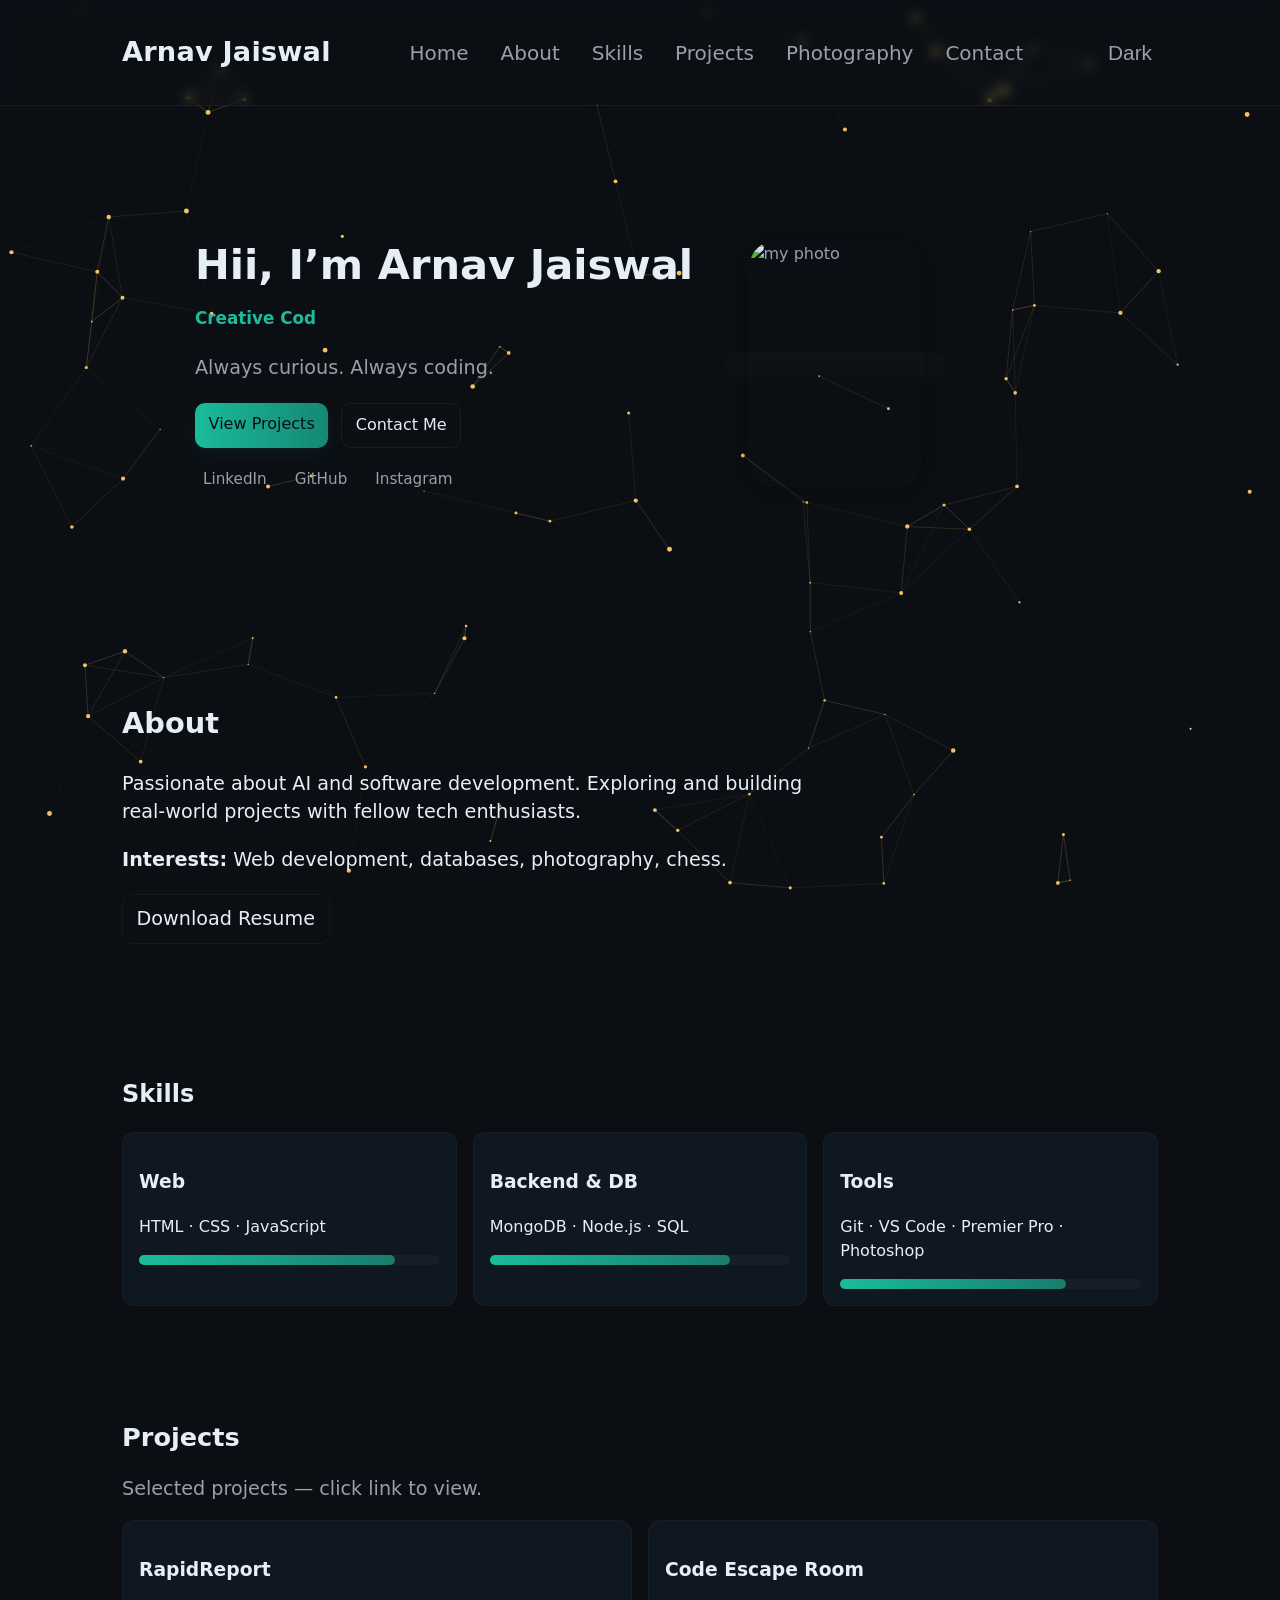
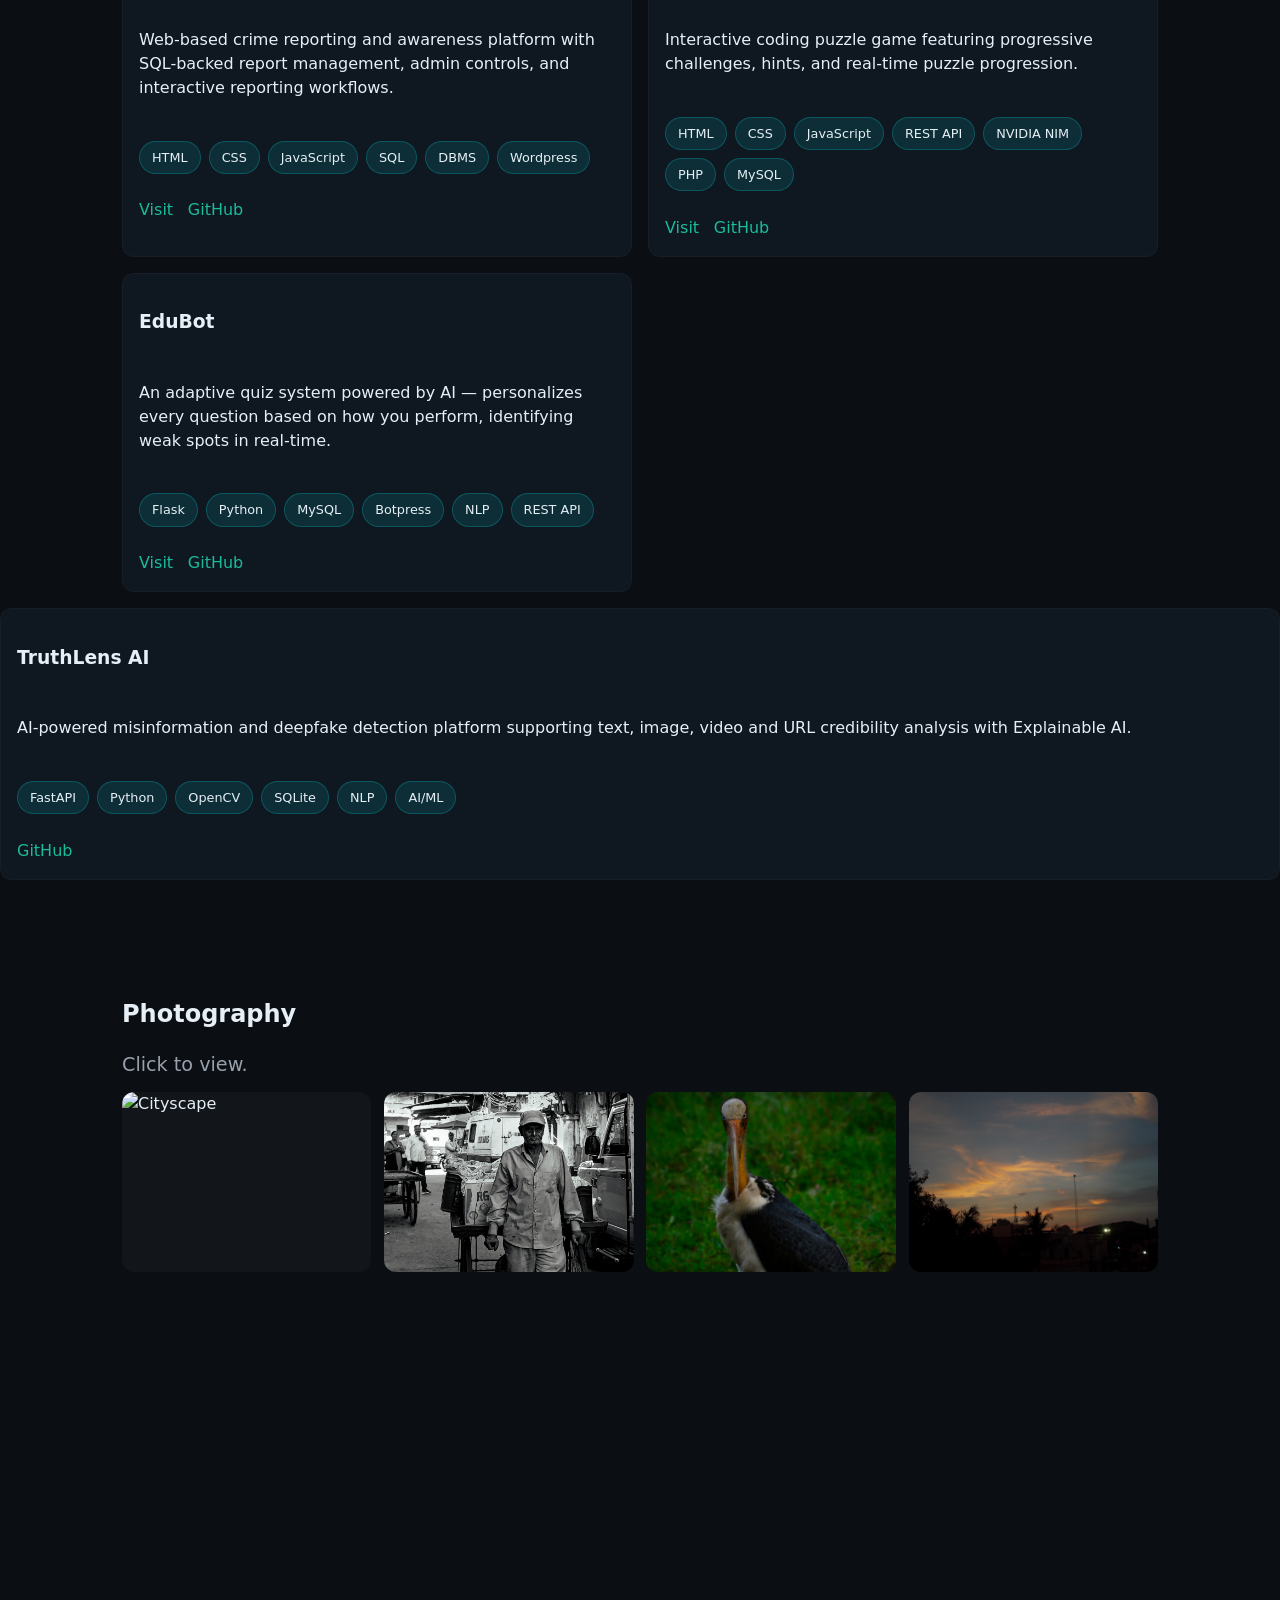
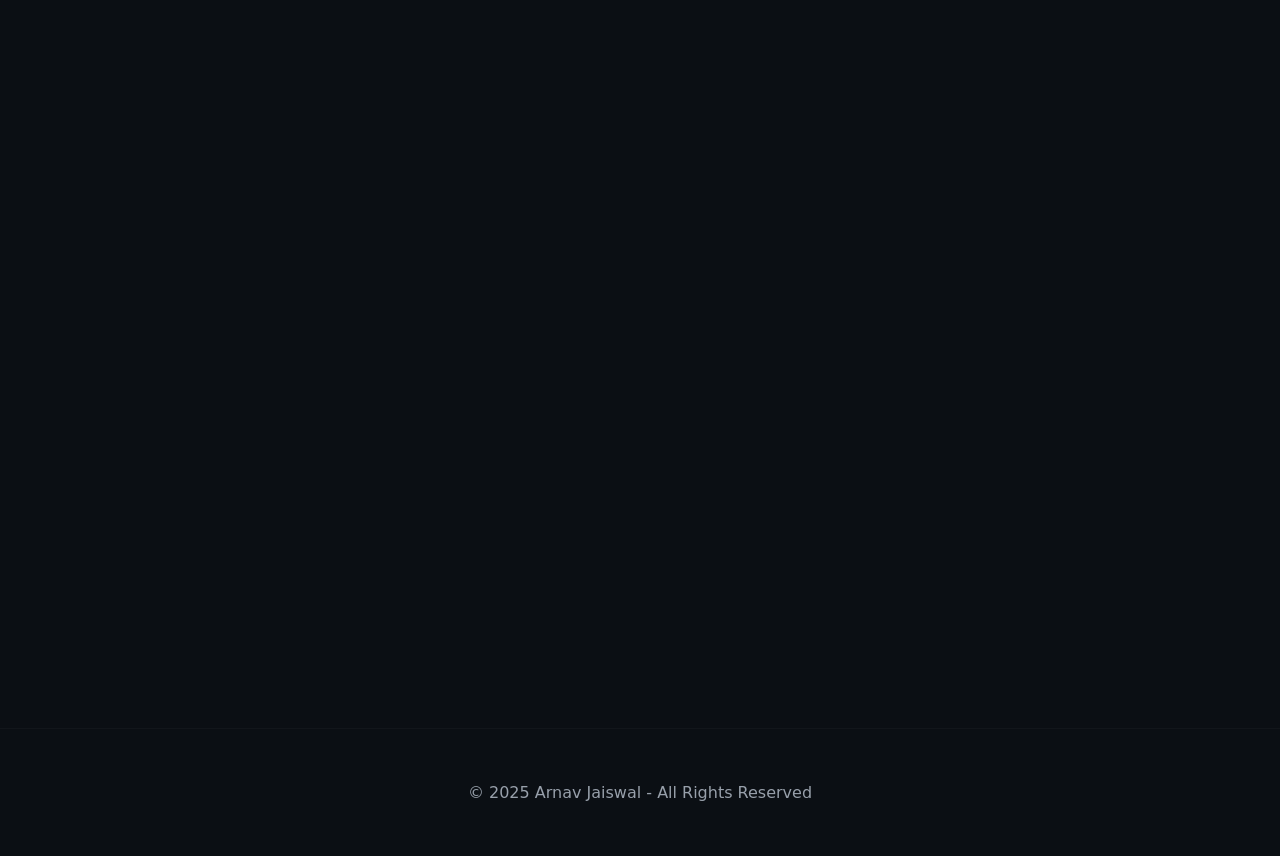
==== index.html @ 1c1ec45a "Update Projects Cards" ====
<!DOCTYPE html>
<html lang="en">
<head>
  <meta charset="utf-8" />
  <meta name="viewport" content="width=device-width,initial-scale=1" />
  <title>Arnav Jaiswal — Creative Coder | Photographer | Explorer</title>
  <meta name="description" content="Arnav Jaiswal - Creative coder, photographer, explorer. Passionate about AI and software development." />
  <link rel="stylesheet" href="style/style.css" />
  <link rel="icon" href="assets/favicon_32x32.jpg" />
</head>
<body>
  <header class="site-header">
    <div class="container header-inner">
      <a class="brand" href="#hero">Arnav Jaiswal</a>

      <nav class="nav">
        <button class="nav-toggle" id="navToggle" aria-label="Toggle navigation">☰</button>
        <ul class="nav-list" id="navList">
          <li><a href="#hero">Home</a></li>
          <li><a href="#about">About</a></li>
          <li><a href="#skills">Skills</a></li>
          <li><a href="#projects">Projects</a></li>
          <li><a href="#photo">Photography</a></li>
          <li><a href="#contact">Contact</a></li>
        </ul>
      </nav>

      <div class="header-actions">
        <button id="themeToggle" class="btn-icon" aria-label="Toggle theme">
          <span class="name" style="font-size:1.3rem;">Theme</span>
        </button>
      </div>
    </div>
  </header>

  <div>
    <button id="scrollTopBtn" class="scroll-top-btn" aria-label="Scroll to top">↑</button>
  </div>

  <canvas id="particles"></canvas>

  <main>
    <!-- HERO -->
    <section id="hero" class="hero">
      <div class="container hero-grid">
        <div class="hero-content">
          <h1>Hii, I’m <span class="name">Arnav Jaiswal</span></h1>
          <p class="subtitle">
            <span class="typed-wrapper">
              <span id="typed-line"></span>
            </span>
          </p>

          <p class="lead" style="font-size: 1.2rem">Always curious. Always coding.</p>

          <div class="hero-ctas">
            <a class="btn primary" href="#projects">View Projects</a>
            <a class="btn ghost" href="#contact">Contact Me</a>
          </div>

          <div class="social-row">
            <a class="social" href="https://www.linkedin.com/in/arnav-jaiswal-b12460363" target="_blank">LinkedIn</a>
            <a class="social" href="https://github.com/SofDev007" target="_blank">GitHub</a>
            <a class="social" href="https://www.instagram.com/jaiswal.ar9av/" target="_blank">Instagram</a>
          </div>
        </div>

        <div class="hero-media">
          <div class="portrait-placeholder">
            <img src="assets/portrait.jpg" alt="my photo">
          </div>
        </div>
      </div>
    </section>

    <!-- ABOUT -->
    <section id="about" class="section about">
      <div class="container reveal">
        <div class="about-grid">
          <div class="about-text">
            <h1>About</h1>
            <p>
              Passionate about AI and software development. Exploring and building real-world projects with fellow tech enthusiasts.
            </p>
            <p class="small">
              <strong>Interests:</strong> Web development, databases, photography, chess.
            </p>

            <a href="assets/Arnav Jaiswal Resume.pdf" class="btn resume-btn" download>Download Resume</a>
          </div>

          <div class="about-photo"></div>
        </div>
      </div>
    </section>

    <!-- SKILLS -->
    <section id="skills" class="section skills">
      <div class="container reveal">
        <h1>Skills</h1>
        <div class="skills-grid">
          <div class="skill-card">
            <h3>Web</h3>
            <p>HTML · CSS · JavaScript </p>
            <div class="skill-bar"><span style="width:85%"></span></div>
          </div>

          <div class="skill-card">
            <h3>Backend & DB</h3>
            <p>MongoDB · Node.js · SQL</p>
            <div class="skill-bar"><span style="width:80%"></span></div>
          </div>

          <div class="skill-card">
            <h3>Tools</h3>
            <p>Git · VS Code · Premier Pro · Photoshop</p>
            <div class="skill-bar"><span style="width:75%"></span></div>
          </div>
        </div>
      </div>
    </section>

    <!-- Replace your existing Projects section with this -->
<section id="projects" class="section projects">
  <div class="container reveal">
    <h2>Projects</h2>
    <p class="muted">Selected projects — click link to view.</p>

    <div class="projects-grid">
      <!-- RapidReport -->
      <article class="project-card">
        <div class="project-body">
          <h3>RapidReport</h3>
          <p>Web-based crime reporting and awareness platform with SQL-backed report management, admin controls, and interactive reporting workflows.</p>
          <div class="tech-stack">
            <span>HTML</span><span>CSS</span><span>JavaScript</span><span>SQL</span><span>DBMS</span><span>Wordpress</span>
          </div>
          <div class="project-links">
            <a class="btn-project" href="https://rapidreport-dc5l.onrender.com/ " target="_blank">Visit</a>
            <a class="btn-project secondary" href="https://github.com/SofDev007/RapidReport" target="_blank">GitHub</a>
          </div>
        </div>
      </article>

      <!-- Code Escape Room -->
      <article class="project-card featured">
        <div class="project-body">
          <h3>Code Escape Room</h3>
          <p>Interactive coding puzzle game featuring progressive challenges, hints, and real-time puzzle progression.</p>
          <div class="tech-stack">
            <span>HTML</span><span>CSS</span><span>JavaScript</span><span>REST API</span><span>NVIDIA NIM</span><span>PHP</span><span>MySQL</span>
          </div>
          <div class="project-links">
            <a class="btn-project" href="https://code-escape-room-kk9h.onrender.com/" target="_blank">Visit</a>
            <a class="btn-project secondary" href="https://github.com/SofDev007/Code-Escape-Room" target="_blank">GitHub</a>
          </div>
        </div>
      </article>

      <!-- EduBot -->
      <article class="project-card">
        <div class="project-body">
          <h3>EduBot</h3>
          <p>An adaptive quiz system powered by AI — personalizes every question based on how you perform, identifying weak spots in real-time.</p>
          <div class="tech-stack">
            <span>Flask</span><span>Python</span><span>MySQL</span><span>Botpress</span><span>NLP</span><span>REST API</span>
          </div>
          <div class="project-links">
             <a class="btn-project" href="https://edubot-y4sk.onrender.com/auth/login" target="_blank">Visit</a>
            <a class="btn-project secondary" href="https://github.com/SofDev007/EduBot" target="_blank">GitHub</a>
          </div>
        </div>
      </article>
    </div>
  </div>
      <!-- TruthLens AI -->
      <article class="project-card">
        <div class="project-body">
          <h3>TruthLens AI</h3>
          <p>AI-powered misinformation and deepfake detection platform supporting text, image, video and URL credibility analysis with Explainable AI.</p>
          <div class="tech-stack">
            <span>FastAPI</span><span>Python</span><span>OpenCV</span><span>SQLite</span><span>NLP</span><span>AI/ML</span>
          </div>
          <div class="project-links">
            <a class="btn-project secondary" href="https://github.com/SofDev007/Truth-Lens-AI" target="_blank">GitHub</a>
          </div>
        </div>
      </article>
    </div>
  </div>
</section>


    <!-- PHOTOGRAPHY -->
    <section id="photo" class="section photography">
      <div class="container reveal">
        <h1>Photography</h1>
        <p class="muted">Click to view.</p>

        <div class="photo-grid">
          <div class="photo-item"><img src="assets/PSX_20251028_153600.jpg" alt="Cityscape"></div>
          <div class="photo-item"><img src="assets/20251012_085610.jpg" alt="Worker"></div>
          <div class="photo-item"><img src="assets/_DSC0031_251016_204016.jpg" alt="Bird"></div>
          <div class="photo-item"><img src="assets/DSCN1354.JPG" alt="landscape"></div>

          <div id="lightbox" class="lightbox">
            <span class="lightbox-close">&times;</span>
            <img id="lightbox-img" src="" alt="">
          </div>
        </div>
      </div>
    </section>

    <!-- ACHIEVEMENTS -->
    <section id="achievements" class="section reveal">
      <div class="container">
        <h2>Achievements & Certifications</h2>
        <p class="muted">Milestones I’ve earned.</p>

        <div class="achievements-grid">
          <div class="achievement-card"><img src="assets/SIH.jpg"><h4>SIH 2025</h4></div>
          <div class="achievement-card"><img src="assets/TCS.png"><h4>TCS iON</h4></div>
          <div class="achievement-card"><img src="assets/Deloitte.jpg"><h4>Deloitte Forage</h4></div>
        </div>
      </div>
    </section>

    <!-- CONTACT -->
    <section id="contact" class="section contact">
      <div class="container reveal">
        <h1>Contact</h1>
        <p class="muted">Want to collaborate? Send a message.</p>

        <div class="contact-grid">
          
          <!-- FIXED CONTACT FORM (NO CORS) -->
          <form id="contactForm"
                class="contact-form"
                method="POST"
                action="https://script.google.com/macros/s/AKfycbwwoTk-aqQd_pucIKlcDN5ijDSN1_g9syhZPBmUMk_klLyD3o0wmgWnXbJsjDDDq2rORg/exec"
                novalidate>

            <div class="form-row">
              <input type="text" id="name" name="name" placeholder="Name" required />
              <input type="email" id="email" name="email" placeholder="Email" required />
            </div>

            <textarea id="message" name="message" rows="6" placeholder="Message" required></textarea>

            <div class="form-actions">
              <button type="submit" class="btn primary">Send Message</button>
              <p id="formMsg" class="form-msg"></p>
            </div>
          </form>

          <aside class="contact-info">
            <div class="card">
              <h3>Connect</h3>
              <p>LinkedIn: <a href="https://www.linkedin.com/in/arnav-jaiswal-b12460363" target="_blank">arnav-jaiswal</a></p>
              <p>Github: <a href="https://github.com/SofDev007" target="_blank">SofDev007</a></p>
              <p>Instagram: <a href="https://www.instagram.com/jaiswal.ar9av/" target="_blank">@instagram</a></p>
              <p class="muted">Email: <a href="mailto:arnavjaiswal.aj@gmail.com">arnavjaiswal.aj@gmail.com</a></p>
            </div>
          </aside>
        </div>
      </div>
    </section>
  </main>

  <div id="certModal" class="cert-modal">
    <span class="cert-close">&times;</span>
    <img id="certModalImg" src="" alt="">
  </div>

  <footer class="site-footer">
    <div class="container">
      <p>© 2025 Arnav Jaiswal - All Rights Reserved</p>
    </div>
  </footer>

  <script src="js/script.js"></script>
</body>
</html>
---- style/style.css ----
:root{
  --bg:#0b0f14;
  --panel:#0f1720;
  --muted:#98a0ab;
  --text:#e6eef6;
  --accent:#1abc9c;
  --glass: rgba(255,255,255,0.03);
  --radius:12px;
  --gap:1.25rem;
  --container:1100px;
}

/* Light theme variables (swapped) */
:root.light {
  --bg:#f6f8fa;
  --panel:#ffffff;
  --muted:#6b7280;
  --text:#0b1220;
  --accent:#0ea5a4;
  --glass: rgba(0,0,0,0.03);
}

*{box-sizing:border-box}
html,body{margin:0;padding:0;height:100%}
body{
  background:var(--bg);
  color:var(--text);
  font-family:Inter, system-ui, Arial, sans-serif;
  -webkit-font-smoothing:antialiased;
  -moz-osx-font-smoothing:grayscale;
  line-height:1.5;
  transition:background 0.35s, color 0.35s;
}

/* container */
.container{
  max-width:var(--container);
  margin:0 auto;
  padding:1rem 2rem;
}

/* header */
.site-header {
  position: sticky;
  top:0;
  z-index: 9999;
  padding: 1rem 2rem;
  background: transparent;
  backdrop-filter: blur(6px);
  border-bottom: 1px solid rgba(255, 255, 255, 0.05);
}
.site-header.scrolled {
  box-shadow: 0 4px 12px rgba(0,0,0,0.25);
}


.header-inner{
  display:flex;
  align-items:center;
  justify-content:space-between;
}
.brand{
  font-weight:700;
  letter-spacing:0.2px;
  text-decoration:none;
  color:var(--text);
  font-size:1.7rem;
}
.nav{font-size: 1.25rem;}
.nav{display:flex;align-items:center;gap:1 rem}
.nav-list{display:flex;gap:1rem;list-style:none;margin:0;padding:0}
.nav-list a{color:var(--muted);text-decoration:none;padding:0.35rem 0.5rem;border-radius:8px;transition:all .18s}
.nav-list a:hover{color:var(--accent);background:var(--glass)}
.nav-toggle{display:none;background:none;border:none;color:var(--text);font-size: 2 rem;cursor:pointer}

/* hero */
.portrait-placeholder img {
  width: 175px;
  height: 245px;
  object-fit:contain ;
  border-radius: 13%;
  border: 5px solid var(--accent-color);
  box-shadow: 0 4px 15px rgba(0, 0, 0, 0.3);
}
.hero{
  padding:7rem 0;
  min-height:50vh;
  display:flex;
  align-items:center;
}
.hero-grid{
  display:grid;
  grid-template-columns:1fr 360px;
  gap:2rem;
  align-items:center;
}
.hero-content h1{
  margin:0;
  font-size:2.6rem;
}
.hero-content .subtitle{font-weight:600;color:var(--accent);margin-top:.6rem;font-size:1.05rem}
.hero-content .lead{color:var(--muted);margin-top:.6rem}
.hero-ctas{margin-top:1.25rem;display:flex;gap:.8rem}
.btn{
  display:inline-block;padding:.6rem .85rem;border-radius:10px;text-decoration:none;border:1px solid rgba(255,255,255,0.04);
  background:transparent;color:var(--text);cursor:pointer;
}
.btn.primary{background:linear-gradient(90deg,var(--accent),color-mix(in srgb,var(--accent) 70%, transparent));box-shadow:0 6px 20px rgba(26,188,156,0.08);border:none;color:#041014;font-size:2rem,}
.btn.ghost{border:1px solid rgba(255,255,255,0.06)}
.btn-icon{background:transparent;border:none;color:var(--muted);font-size:1.5rem;cursor:pointer}

/* social row */
.social-row{margin-top:1rem;display:flex;gap:.75rem}
.social{color:var(--muted);text-decoration:none;font-size:.95rem;padding:.25rem .5rem;border-radius:8px}
.social:hover{color:var(--accent)}

/* portrait placeholder */
.portrait-placeholder{
  background:linear-gradient(180deg, rgba(255,255,255,0.02), rgba(255,255,255,0.01));
  border-radius:16px;height:25px;width:220px;display:flex;align-items:center;justify-content:center;color:var(--muted);border:1 px solid rgba(255,255,255,0.03)
}

/* sections */
.section{padding:2.5rem 0}
.section h2{margin:0 0 1rem 0;font-size:1.6rem}
.muted{color:var(--muted);margin-bottom:.75rem;font-size: 1.2rem;}

/* about grid */
.about-grid{display:grid;grid-template-columns:1fr 320px;gap:1.25rem;align-items:center;font-size: 1.2rem;}
.about-photo img{width:100%;border-radius:12px;border:1px solid rgba(255,255,255,0.03)}

/* skills */
.skills-grid{display:grid;grid-template-columns:repeat(3,1fr);gap:1rem}
.skill-card{background:var(--panel);padding:1rem;border-radius:12px;border:1px solid rgba(255,255,255,0.03)}
.skill-bar{background:rgba(255,255,255,0.03);height:10px;border-radius:999px;margin-top:.6rem}
.skill-bar span{display:block;height:100%;background:linear-gradient(90deg,var(--accent), color-mix(in srgb,var(--accent) 60%, #0000));border-radius:999px}

/* projects */
.projects-grid{display:grid;grid-template-columns:repeat(2,1fr);gap:1rem;margin-top:1rem}
.project-card{display:flex;background:var(--panel);border-radius:12px;overflow:hidden;border:1px solid rgba(255,255,255,0.03)}
.project-thumb{width:240px;background:rgba(255,255,255,0.02);display:flex;align-items:center;justify-content:center}
.project-body{padding:1rem;display:flex;flex-direction:column;gap:.6rem}
.project-links a{color:var(--accent);text-decoration:none;margin-right:.6rem}

/* photography grid */
.photo-grid {
  display: grid;
  grid-template-columns: repeat(4, 1fr);
  gap: 0.8rem;
}

.photo-item {
  width: 100%;
  height: 180px;
  border-radius: 12px;
  overflow: hidden;
  position: relative;
  background: rgba(255,255,255,0.03); /* subtle bg so fade looks good */
  transition: background 0.35s ease;
  cursor: pointer;
}

/* IMAGE STYLE */
.photo-item img {
  width: 100%;
  height: 100%;
  object-fit: cover;
  transition: 
    transform 0.45s ease,
    filter 0.45s ease;
}
.photo-grid .photo-item:nth-child(3) img {
  object-position: center 37%;
}

/* 3D Lift-Up Hover */
.photo-item:hover {
  background: rgba(0,0,0,0.2); /* background fade */
  transform: translateY(-8px) scale(1.03);
  box-shadow:
    0 12px 25px rgba(0,0,0,0.4),
    0 0 10px rgba(255,204,102,0.25); /* GOLD tint glow */
  transition: all 0.4s ease;
}

/* Image Enhancement on Hover */
.photo-item:hover img {
  transform: scale(1.15);  /* zoom more */
  /* filter: brightness(1.2) contrast(1.15) saturate(1.1); */
}
/* ---------------- LIGHTBOX VIEWER ---------------- */

.lightbox {
  position: fixed;
  top: 0;
  left: 0;
  width: 100%;
  height: 100%;
  background: rgba(0,0,0,0.85);
  backdrop-filter: blur(6px);
  display: flex;
  align-items: center;
  justify-content: center;
  opacity: 0;
  visibility: hidden;
  transition: 0.3s ease;
  z-index: 9999;
}

.lightbox.show {
  opacity: 1;
  visibility: visible;
}

.lightbox img {
  max-width: 90%;
  max-height: 85%;
  border-radius: 10px;
  box-shadow: 0 0 25px rgba(0,0,0,0.5);
  animation: zoomIn 0.35s ease;
}

/* click × close */
.lightbox-close {
  position: absolute;
  top: 22px;
  right: 32px;
  font-size: 42px;
  color: white;
  cursor: pointer;
  user-select: none;
  transition: 0.3s;
}

.lightbox-close:hover {
  transform: scale(1.2);
  color: #ffcc66;
}

/* Zoom animation */
@keyframes zoomIn {
  from {
    transform: scale(0.7);
    opacity: 0;
  }
  to {
    transform: scale(1);
    opacity: 1;
  }
}




/* contact */
.contact-grid{display:grid;grid-template-columns:1fr 320px;gap:1rem;font-size:1.1rem}
.contact-form input, .contact-form textarea{font-size: 1.2rem;width:100%;padding:.8rem;border-radius:8px;border:1px solid rgba(255,255,255,0.04);background:transparent;color:var(--text)}
.form-row{display:flex;gap:.6rem}
.form-actions{display:flex;align-items:center;gap:.8rem;margin-top:.6rem;font-size: 1.2rem;}
.form-msg{color:var(--muted);font-size:.95rem}

/* footer */
.site-footer{padding:1.2rem 0;border-top:1px solid rgba(255,255,255,0.03);text-align:center;color:var(--muted)}

/* reveal animation helper */
.reveal{opacity:0;transform:translateY(12px);transition:opacity .6s ease,transform .6s ease}
.reveal.visible{opacity:1;transform:none}

/* responsive */
@media (max-width:1000px){
  .hero-grid{grid-template-columns:1fr}
  .about-grid{grid-template-columns:1fr}
  .projects-grid{grid-template-columns:1fr}
  .skills-grid{grid-template-columns:1fr}
  .photo-grid{grid-template-columns:repeat(2,1fr)}
}
@media (max-width:720px){
  .nav-list{display:none;position:absolute;right:1rem;top:64px;background:var(--panel);padding:1rem;border-radius:10px;border:1px solid rgba(255,255,255,0.03)}
  .nav-toggle{display:block}
  .portrait-placeholder{height:220px}
  .photo-grid{grid-template-columns:repeat(1,1fr)}
}

/* Scroll to Top Button */
.scroll-top-btn {
  position: fixed !important;
  bottom: 25px;
  right: 25px;
  width: 55px;
  height: 55px;
  border-radius: 50%;
  background: #1abc9c;
  color: white;
  font-size: 1.6rem;
  border: none;
  cursor: pointer;

  display: flex;
  align-items: center;
  justify-content: center;

  box-shadow: 0 0 15px rgba(255,0,0,0.7), 0 0 30px rgba(255,0,0,0.5);
  transition: opacity 0.3s ease, transform 0.3s ease;

  opacity: 0;
  visibility: hidden;
  z-index: 9999;
}

/* visible when scrolling */
.scroll-top-btn.show {
  opacity: 1;
  visibility: visible;
}

/* Hover: slight lift + glow increase */
.scroll-top-btn:hover {
  transform: translateY(-8px);
  box-shadow: 0 0 20px rgba(255,0,0,1), 0 0 45px rgba(255,0,0,0.8);
}

/* 🚀 Rocket launch animation */
.scroll-top-btn.launch {
  animation: rocketLaunch 0.9s cubic-bezier(0.1, 0.7, 0.3, 1.1) forwards;
}

/* Keyframes for rocket movement */
@keyframes rocketLaunch {
  0% {
    opacity: 1;
    transform: translateY(0) scale(1);
    box-shadow: 0 0 20px rgba(255,0,0,1), 0 0 45px rgba(255,0,0,0.7);
  }

  40% {
    transform: translateY(-120px) scale(1.05);
  }

  70% {
    transform: translateY(-260px) scale(0.95);
    opacity: 0.8;
  }

  100% {
    transform: translateY(-450px) scale(0.5);
    opacity: 0;
  }
}
.typed-wrapper {
  display: inline-block;
  height: 24px;       
  line-height: 24px;
  overflow: hidden;
  white-space: nowrap;
}

/* background */
#particles {
  position: fixed;
  top: 0;
  left: 0;
  width: 100%;
  height: 100%;
  z-index: -2;
  pointer-events: none;
}



/* ---------- Ripple + Glow + Spark styles for .resume-btn ---------- */

.resume-btn {
  position: relative;
  overflow: visible; /* allow sparks outside */
  z-index: 1;
  -webkit-tap-highlight-color: transparent;
  will-change: transform;
}

/* existing glow-burst pseudo (keeps previous behavior) */
.resume-btn::after {
  content: "";
  position: absolute;
  top: 50%;
  left: 50%;
  width: 10px;
  height: 10px;
  background: radial-gradient(circle, rgba(255,204,102,0.9) 0%, rgba(255,204,102,0) 70%);
  transform: translate(-50%, -50%) scale(0);
  opacity: 0;
  border-radius: 50%;
  pointer-events: none;
}

/* Ripple pseudo (under the button) */
.resume-btn::before {
  content: "";
  position: absolute;
  top: 50%;
  left: 50%;
  width: 20px;
  height: 20px;
  border-radius: 50%;
  transform: translate(-50%, -50%) scale(0);
  background: rgba(255,204,102,0.14);
  opacity: 0;
  pointer-events: none;
  box-shadow: 0 0 30px rgba(255,204,102,0.12);
}

/* classes toggled by JS */
.resume-btn.clicked::after {
  animation: glowBurst 0.6s ease-out forwards;
}

/* ripple animation */
.resume-btn.ripple::before {
  animation: rippleGrow 0.55s cubic-bezier(.2,.9,.2,1) forwards;
}

/* small press animation to give feedback */
.resume-btn.press {
  animation: pressAnim 280ms cubic-bezier(.2,.9,.2,1);
}

/* spark element styles */
.resume-btn .spark {
  position: absolute;
  left: 50%;
  top: 50%;
  width: 8px;
  height: 8px;
  border-radius: 50%;
  background: linear-gradient(120deg, #fff7e6 0%, #ffcc66 50%, #ffb84d 100%);
  pointer-events: none;
  transform: translate(-50%, -50%) translate(0,0) scale(1);
  opacity: 1;
  filter: blur(0.6px);
  will-change: transform, opacity;
  z-index: 0;
  animation: sparkAnim 700ms cubic-bezier(.2,.9,.2,1) forwards;
}

/* keyframes */
@keyframes glowBurst {
  0% {
    opacity: 0.95;
    transform: translate(-50%, -50%) scale(0);
  }
  60% {
    opacity: 0.6;
    transform: translate(-50%, -50%) scale(10);
  }
  100% {
    opacity: 0;
    transform: translate(-50%, -50%) scale(14);
  }
}

@keyframes rippleGrow {
  0% {
    opacity: 0.6;
    transform: translate(-50%, -50%) scale(0.3);
  }
  50% {
    opacity: 0.35;
    transform: translate(-50%, -50%) scale(1.8);
  }
  100% {
    opacity: 0;
    transform: translate(-50%, -50%) scale(2.8);
  }
}

@keyframes pressAnim {
  0% { transform: scale(1); }
  40% { transform: scale(0.94); }
  100% { transform: scale(1); }
}

/* spark flight - the transform uses CSS variables set inline by JS */
@keyframes sparkAnim {
  0% {
    transform: translate(-50%, -50%) translate(0px, 0px) scale(1);
    opacity: 1;
    filter: blur(0.6px);
  }
  80% {
    opacity: 1;
  }
  100% {
    transform: translate(-50%, -50%) translate(var(--tx), var(--ty)) scale(0.4);
    opacity: 0;
    filter: blur(1.6px);
  }
}

:root.light canvas#particles {
  filter: brightness(0.6) contrast(1.4);
}
/* ---------------- Achievements Section ---------------- */

.achievements-grid {
  margin-top: 1.5rem;
  display: grid;
  grid-template-columns: repeat(3, 1fr);
  gap: 1.2rem;
}

.achievement-card {
  background: var(--panel);
  padding: 1rem;
  border-radius: 12px;
  border: 1px solid rgba(255,255,255,0.05);
  text-align: center;
  transition: transform 0.35s ease, box-shadow 0.35s ease;
  cursor: pointer;
}

.achievement-card img {
  width: 100%;
  height: 180px;
  object-fit: cover;
  border-radius: 10px;
  margin-bottom: 0.8rem;
  transition: transform 0.35s ease;
}

.achievement-card:hover img {
  transform: scale(1.07);
}

.achievement-card:hover {
  transform: translateY(-6px);
  box-shadow: 0 10px 25px rgba(0,0,0,0.25), 
              0 0 12px rgba(255,204,102,0.25);
}

/* Responsive */
@media (max-width: 900px) {
  .achievements-grid {
    grid-template-columns: repeat(1, 1fr);
  }
}
/* Horizontal scroll wrapper */
.achievements-scroll {
  display: flex;
  gap: 1rem;
  overflow-x: auto;
  padding: 1rem 0;
  scroll-behavior: smooth;
}

.achievements-scroll::-webkit-scrollbar {
  height: 10px;
}

.achievements-scroll::-webkit-scrollbar-track {
  background: rgba(255,255,255,0.05);
  border-radius: 10px;
}

.achievements-scroll::-webkit-scrollbar-thumb {
  background: var(--accent);
  border-radius: 10px;
}

/* Card styles */
.achievement-card {
  min-width: 260px;
  background: var(--panel);
  border-radius: 12px;
  padding: 0.8rem;
  border: 1px solid rgba(255,255,255,0.05);
  cursor: pointer;
  transition: transform 0.3s ease, box-shadow 0.3s ease;
  text-align: center;
}

.achievement-card img {
  width: 100%;
  height: 160px;
  object-fit: cover;
  border-radius: 10px;
  transition: transform 0.35s ease;
}

.achievement-card:hover {
  transform: translateY(-8px) scale(1.03);
  box-shadow:
    0 10px 25px rgba(0,0,0,0.25),
    0 0 12px rgba(255,204,102,0.25);
}

.achievement-card:hover img {
  transform: scale(1.07);
}
/* Certificate Modal (fullscreen preview) */
.cert-modal {
  position: fixed;
  top: 0;
  left: 0;
  width: 100%;
  height: 100%;
  background: rgba(0,0,0,0.85);
  backdrop-filter: blur(8px);
  display: flex;
  align-items: center;
  justify-content: center;
  visibility: hidden;
  opacity: 0;
  transition: 0.3s ease;
  z-index: 9999;
}

.cert-modal.show {
  visibility: visible;
  opacity: 1;
}

.cert-modal img {
  max-width: 90%;
  max-height: 85%;
  border-radius: 12px;
  box-shadow: 0 0 25px rgba(0,0,0,0.4);
  animation: certZoom 0.35s ease;
}

@keyframes certZoom {
  from { transform: scale(0.7); opacity: 0; }
  to { transform: scale(1); opacity: 1; }
}

.cert-close {
  position: absolute;
  top: 25px;
  right: 35px;
  font-size: 42px;
  color: #fff;
  cursor: pointer;
  transition: 0.3s;
}

.cert-close:hover {
  color: #ffcc66;
  transform: scale(1.2);
}

.project-card{
  transition:all .3s ease;
}

.project-card:hover{
  transform:translateY(-10px);
  box-shadow:0 15px 40px rgba(0,255,255,.15);
}

.tech-stack{
  display:flex;
  flex-wrap:wrap;
  gap:8px;
  margin:15px 0;
}

.tech-stack span{
  padding:6px 12px;
  border-radius:20px;
  background:rgba(0,255,255,.1);
  border:1px solid rgba(0,255,255,.2);
  font-size:.8rem;
}

.empty-tag{
  display:inline-block;
  width:60px; /* adjust as needed */
}
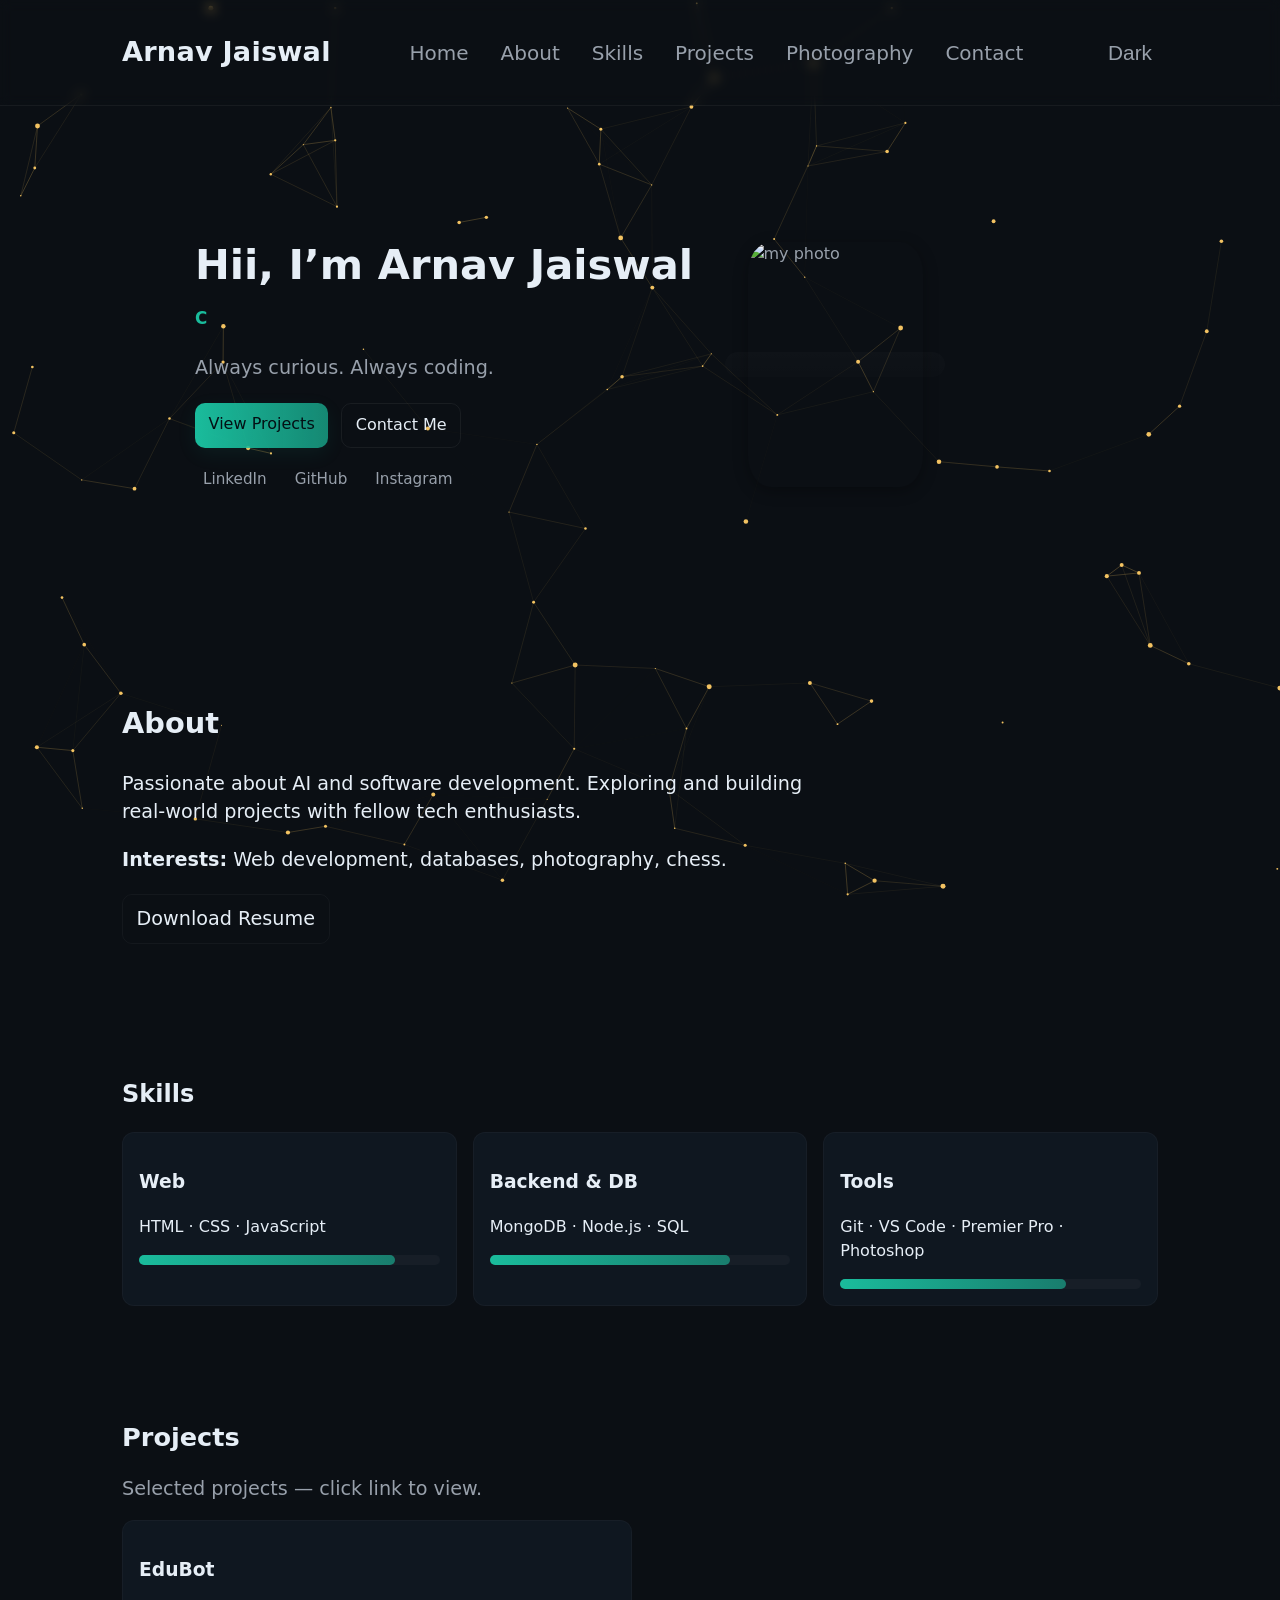
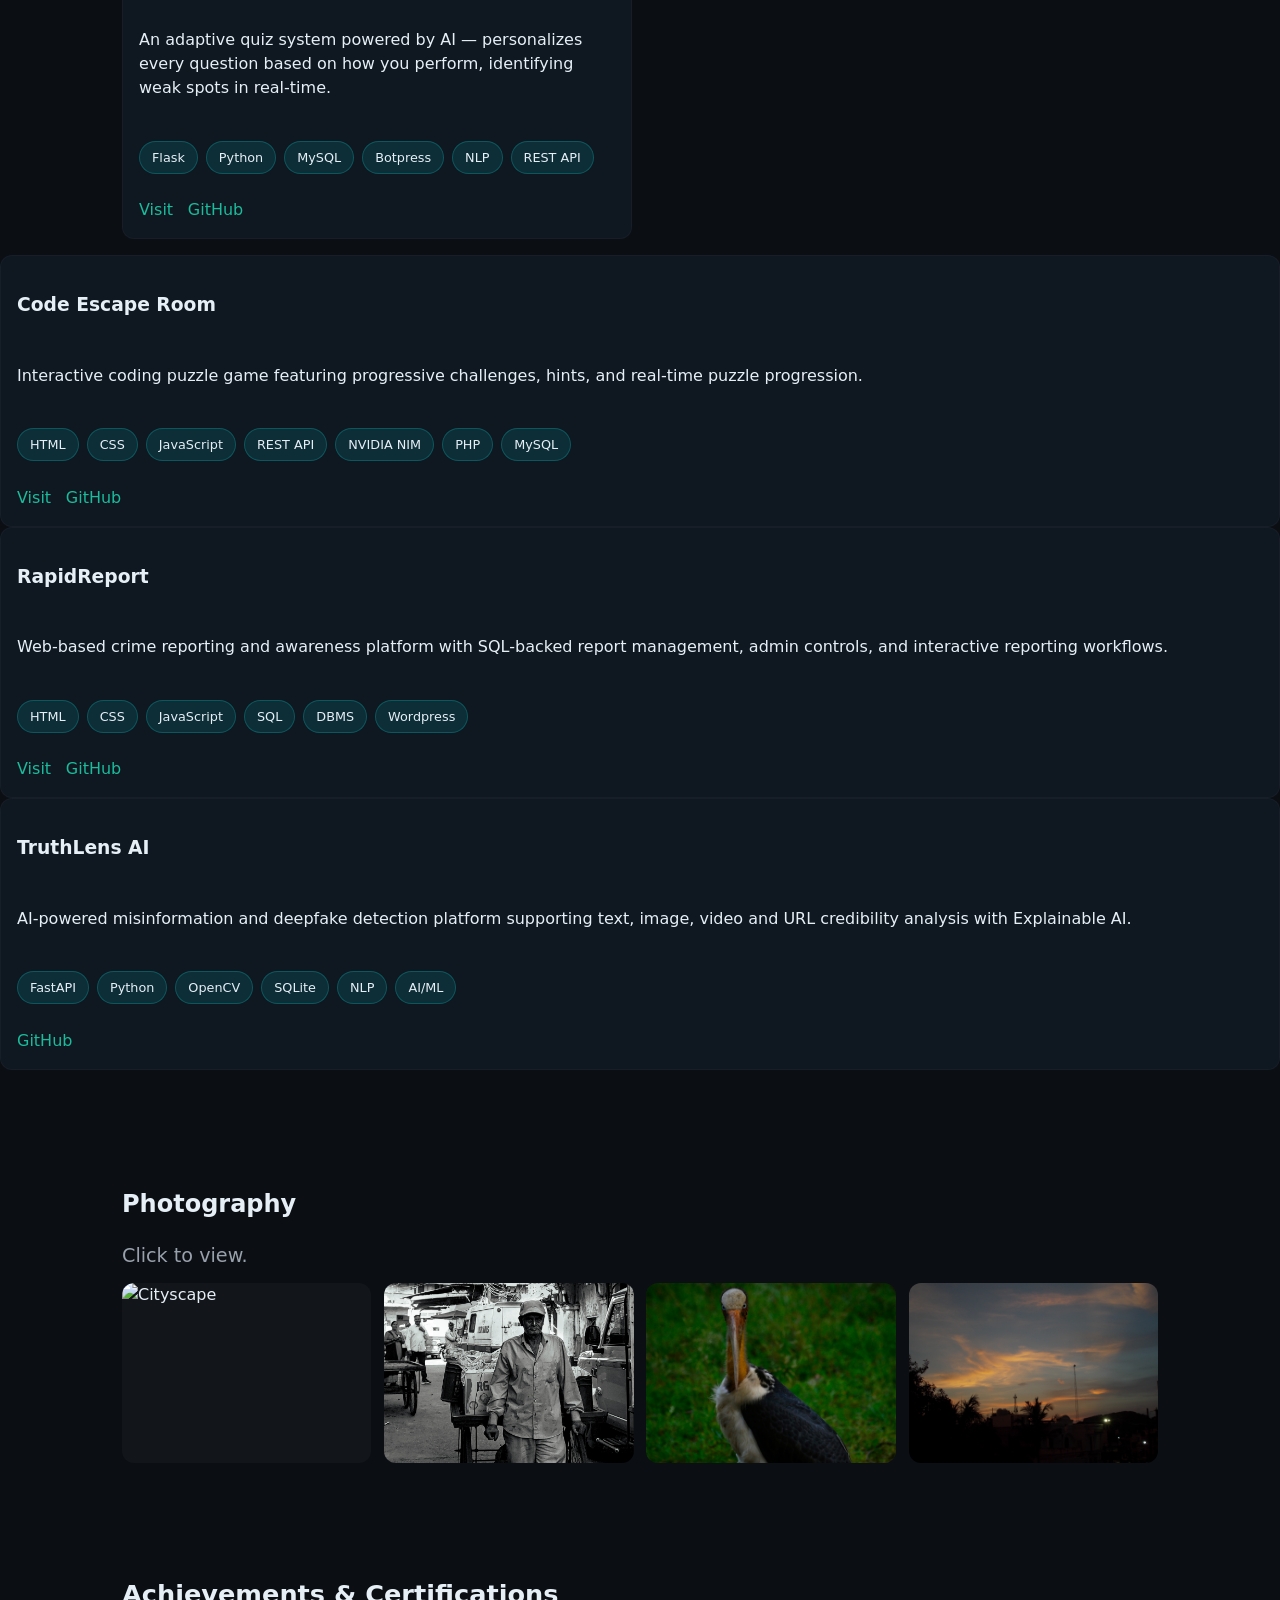
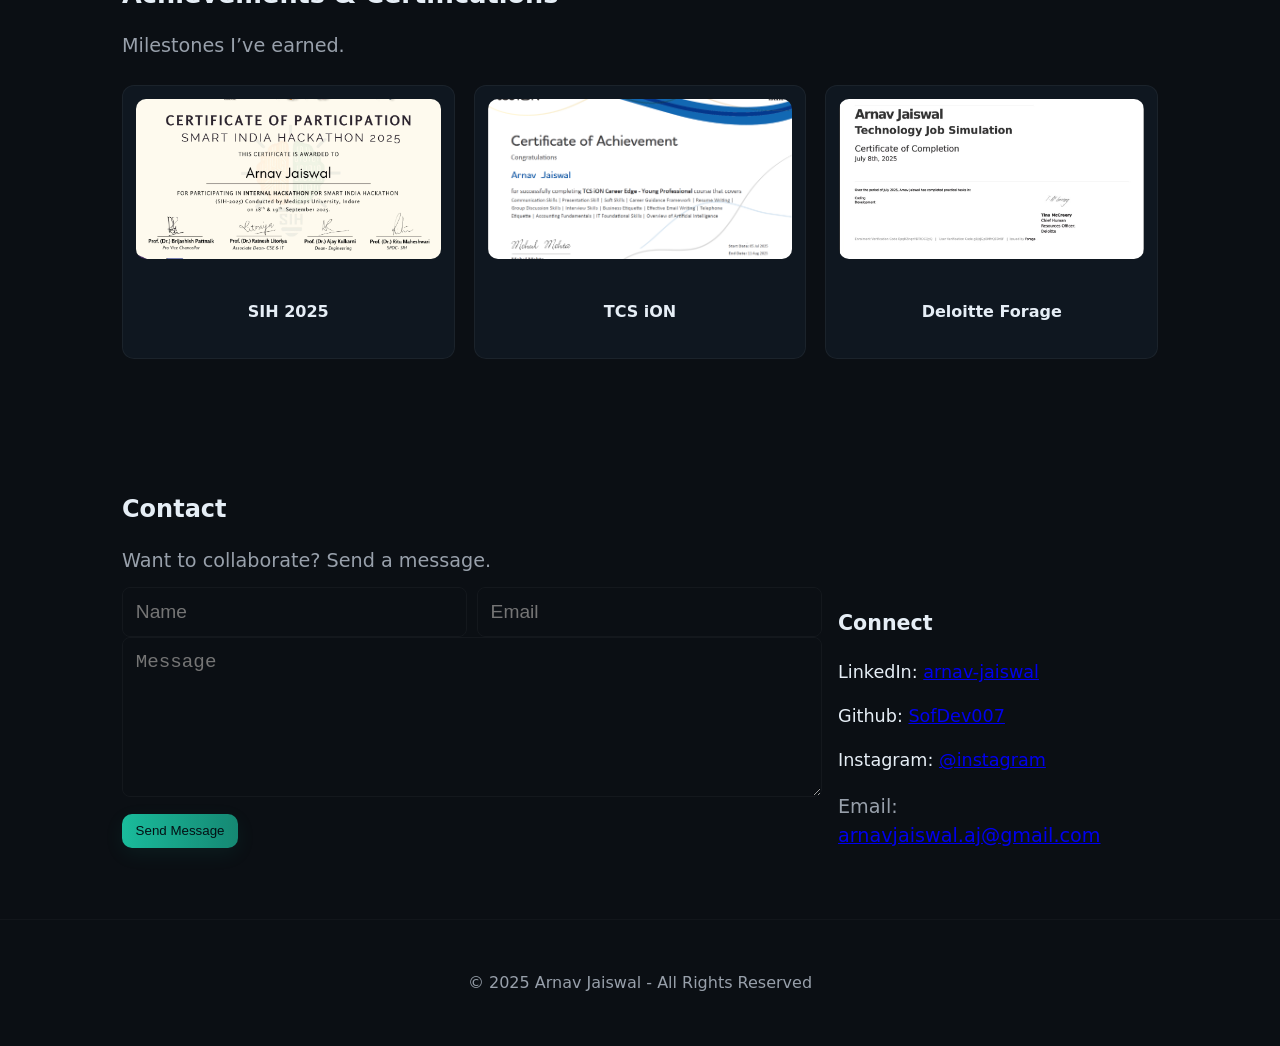
==== commit 7cd6ca30: "Rotate Projects" ====
--- a/index.html
+++ b/index.html
@@ -127,6 +127,39 @@
     <p class="muted">Selected projects — click link to view.</p>
 
     <div class="projects-grid">
+
+      <!-- EduBot -->
+      <article class="project-card">
+        <div class="project-body">
+          <h3>EduBot</h3>
+          <p>An adaptive quiz system powered by AI — personalizes every question based on how you perform, identifying weak spots in real-time.</p>
+          <div class="tech-stack">
+            <span>Flask</span><span>Python</span><span>MySQL</span><span>Botpress</span><span>NLP</span><span>REST API</span>
+          </div>
+          <div class="project-links">
+             <a class="btn-project" href="https://edubot-y4sk.onrender.com/auth/login" target="_blank">Visit</a>
+            <a class="btn-project secondary" href="https://github.com/SofDev007/EduBot" target="_blank">GitHub</a>
+          </div>
+        </div>
+      </article>
+    </div>
+  </div>
+
+      <!-- Code Escape Room -->
+      <article class="project-card featured">
+        <div class="project-body">
+          <h3>Code Escape Room</h3>
+          <p>Interactive coding puzzle game featuring progressive challenges, hints, and real-time puzzle progression.</p>
+          <div class="tech-stack">
+            <span>HTML</span><span>CSS</span><span>JavaScript</span><span>REST API</span><span>NVIDIA NIM</span><span>PHP</span><span>MySQL</span>
+          </div>
+          <div class="project-links">
+            <a class="btn-project" href="https://code-escape-room-kk9h.onrender.com/" target="_blank">Visit</a>
+            <a class="btn-project secondary" href="https://github.com/SofDev007/Code-Escape-Room" target="_blank">GitHub</a>
+          </div>
+        </div>
+      </article>
+
       <!-- RapidReport -->
       <article class="project-card">
         <div class="project-body">
@@ -142,37 +175,6 @@
         </div>
       </article>
 
-      <!-- Code Escape Room -->
-      <article class="project-card featured">
-        <div class="project-body">
-          <h3>Code Escape Room</h3>
-          <p>Interactive coding puzzle game featuring progressive challenges, hints, and real-time puzzle progression.</p>
-          <div class="tech-stack">
-            <span>HTML</span><span>CSS</span><span>JavaScript</span><span>REST API</span><span>NVIDIA NIM</span><span>PHP</span><span>MySQL</span>
-          </div>
-          <div class="project-links">
-            <a class="btn-project" href="https://code-escape-room-kk9h.onrender.com/" target="_blank">Visit</a>
-            <a class="btn-project secondary" href="https://github.com/SofDev007/Code-Escape-Room" target="_blank">GitHub</a>
-          </div>
-        </div>
-      </article>
-
-      <!-- EduBot -->
-      <article class="project-card">
-        <div class="project-body">
-          <h3>EduBot</h3>
-          <p>An adaptive quiz system powered by AI — personalizes every question based on how you perform, identifying weak spots in real-time.</p>
-          <div class="tech-stack">
-            <span>Flask</span><span>Python</span><span>MySQL</span><span>Botpress</span><span>NLP</span><span>REST API</span>
-          </div>
-          <div class="project-links">
-             <a class="btn-project" href="https://edubot-y4sk.onrender.com/auth/login" target="_blank">Visit</a>
-            <a class="btn-project secondary" href="https://github.com/SofDev007/EduBot" target="_blank">GitHub</a>
-          </div>
-        </div>
-      </article>
-    </div>
-  </div>
       <!-- TruthLens AI -->
       <article class="project-card">
         <div class="project-body">
@@ -189,7 +191,6 @@
     </div>
   </div>
 </section>
-
 
     <!-- PHOTOGRAPHY -->
     <section id="photo" class="section photography">
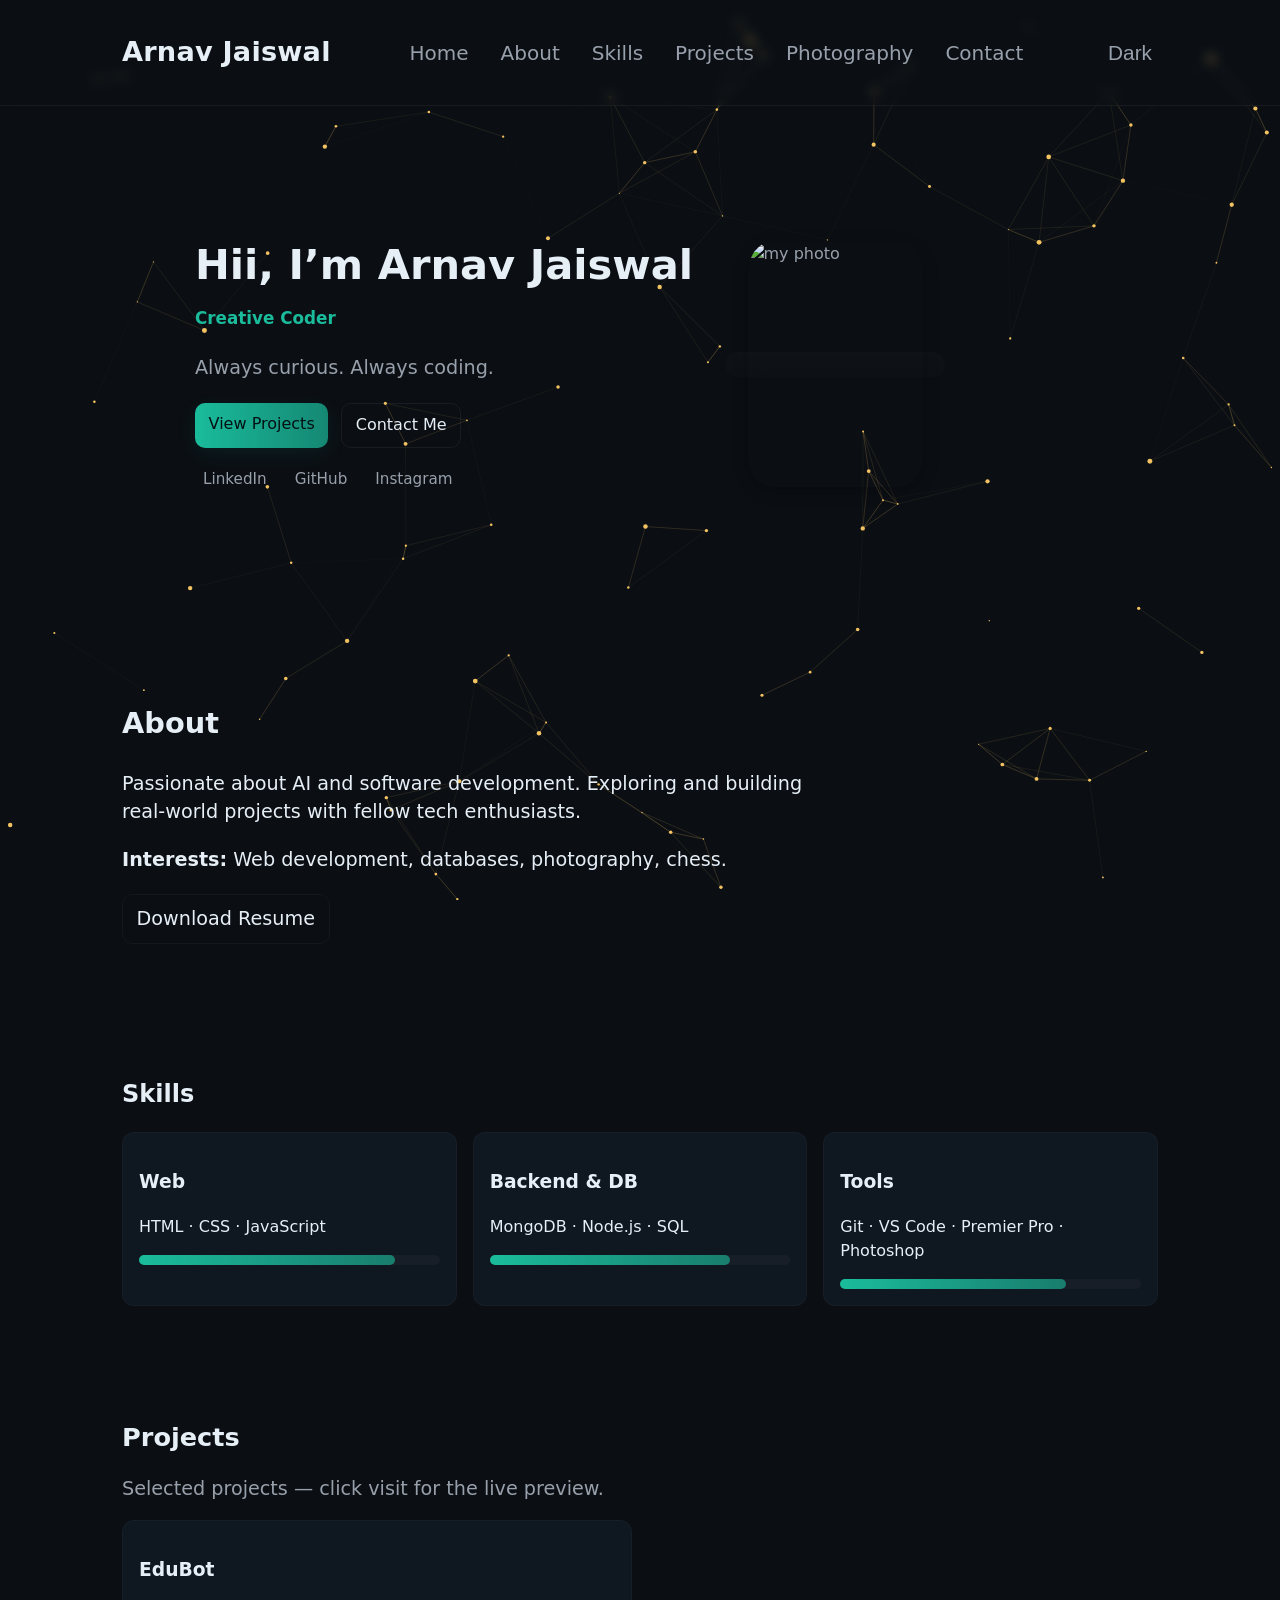
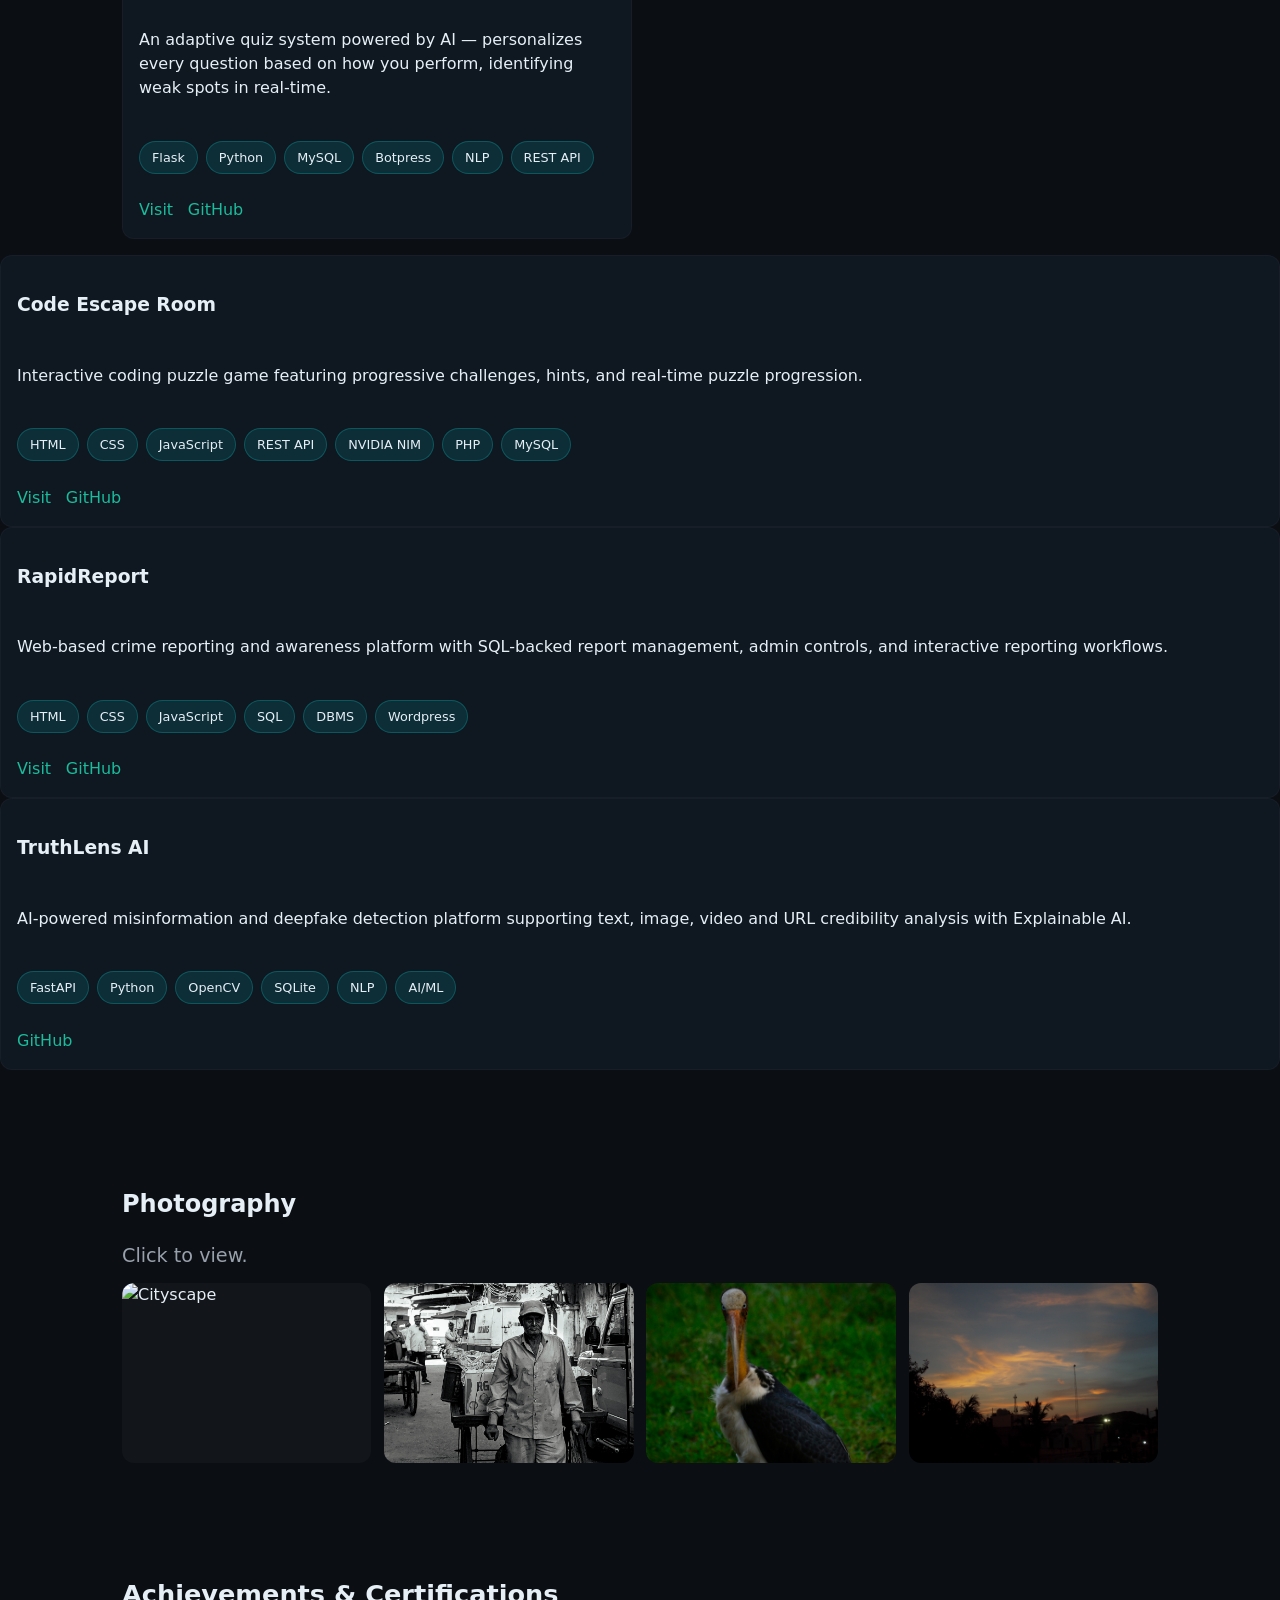
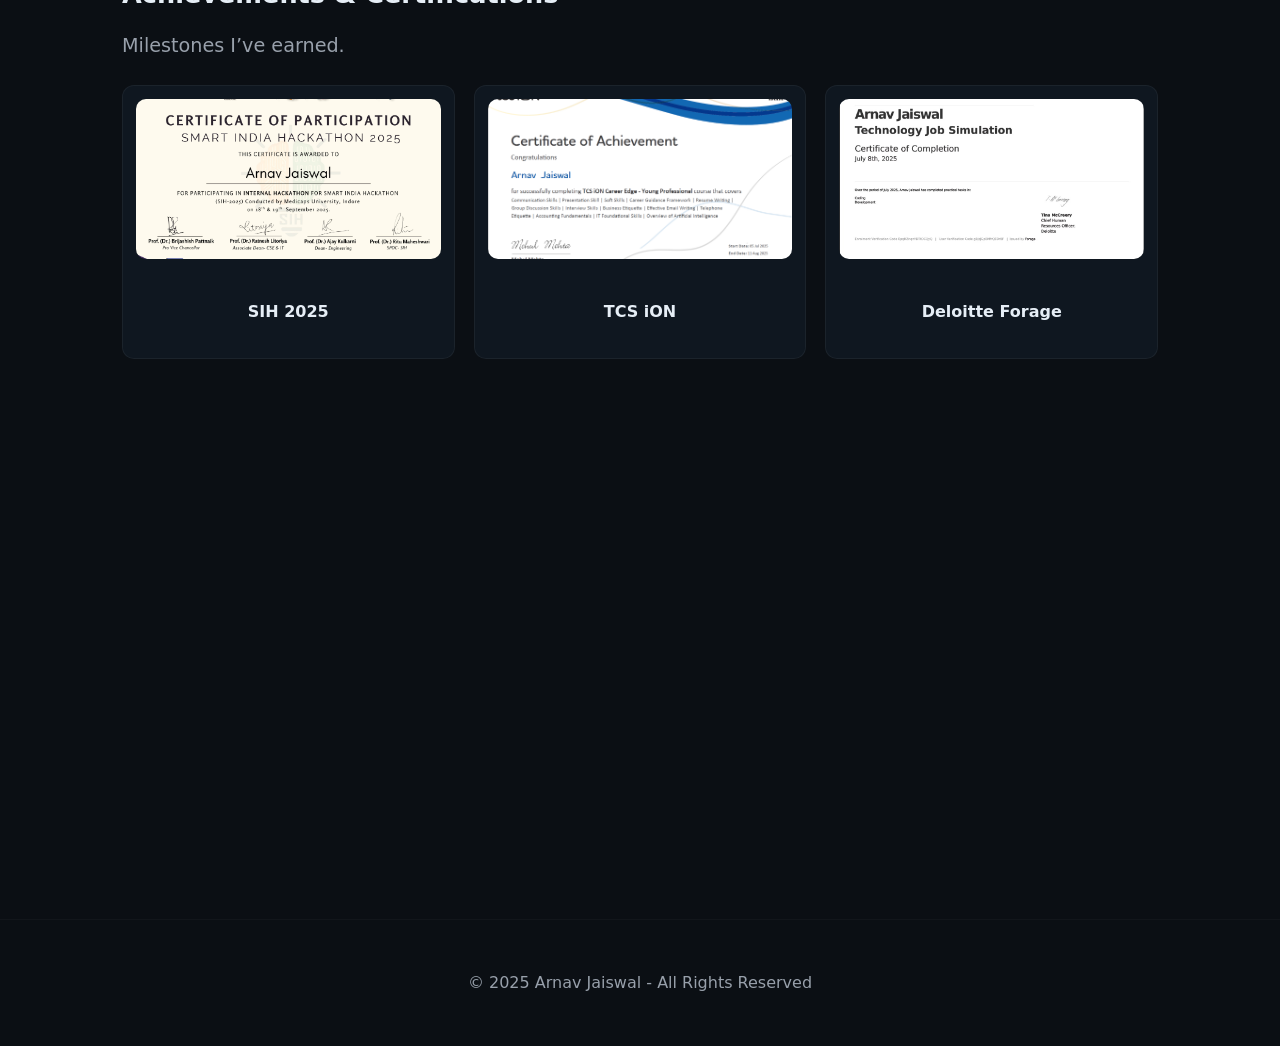
==== commit 7468f414: "update readme" ====
--- a/index.html
+++ b/index.html
@@ -86,7 +86,7 @@
               <strong>Interests:</strong> Web development, databases, photography, chess.
             </p>
 
-            <a href="assets/Arnav Jaiswal Resume.pdf" class="btn resume-btn" download>Download Resume</a>
+            <a href="assets/Arnav Jaiswal's Resume.pdf" class="btn resume-btn" download>Download Resume</a>
           </div>
 
           <div class="about-photo"></div>
@@ -124,7 +124,7 @@
 <section id="projects" class="section projects">
   <div class="container reveal">
     <h2>Projects</h2>
-    <p class="muted">Selected projects — click link to view.</p>
+    <p class="muted">Selected projects — click visit for the live preview.</p>
 
     <div class="projects-grid">
 
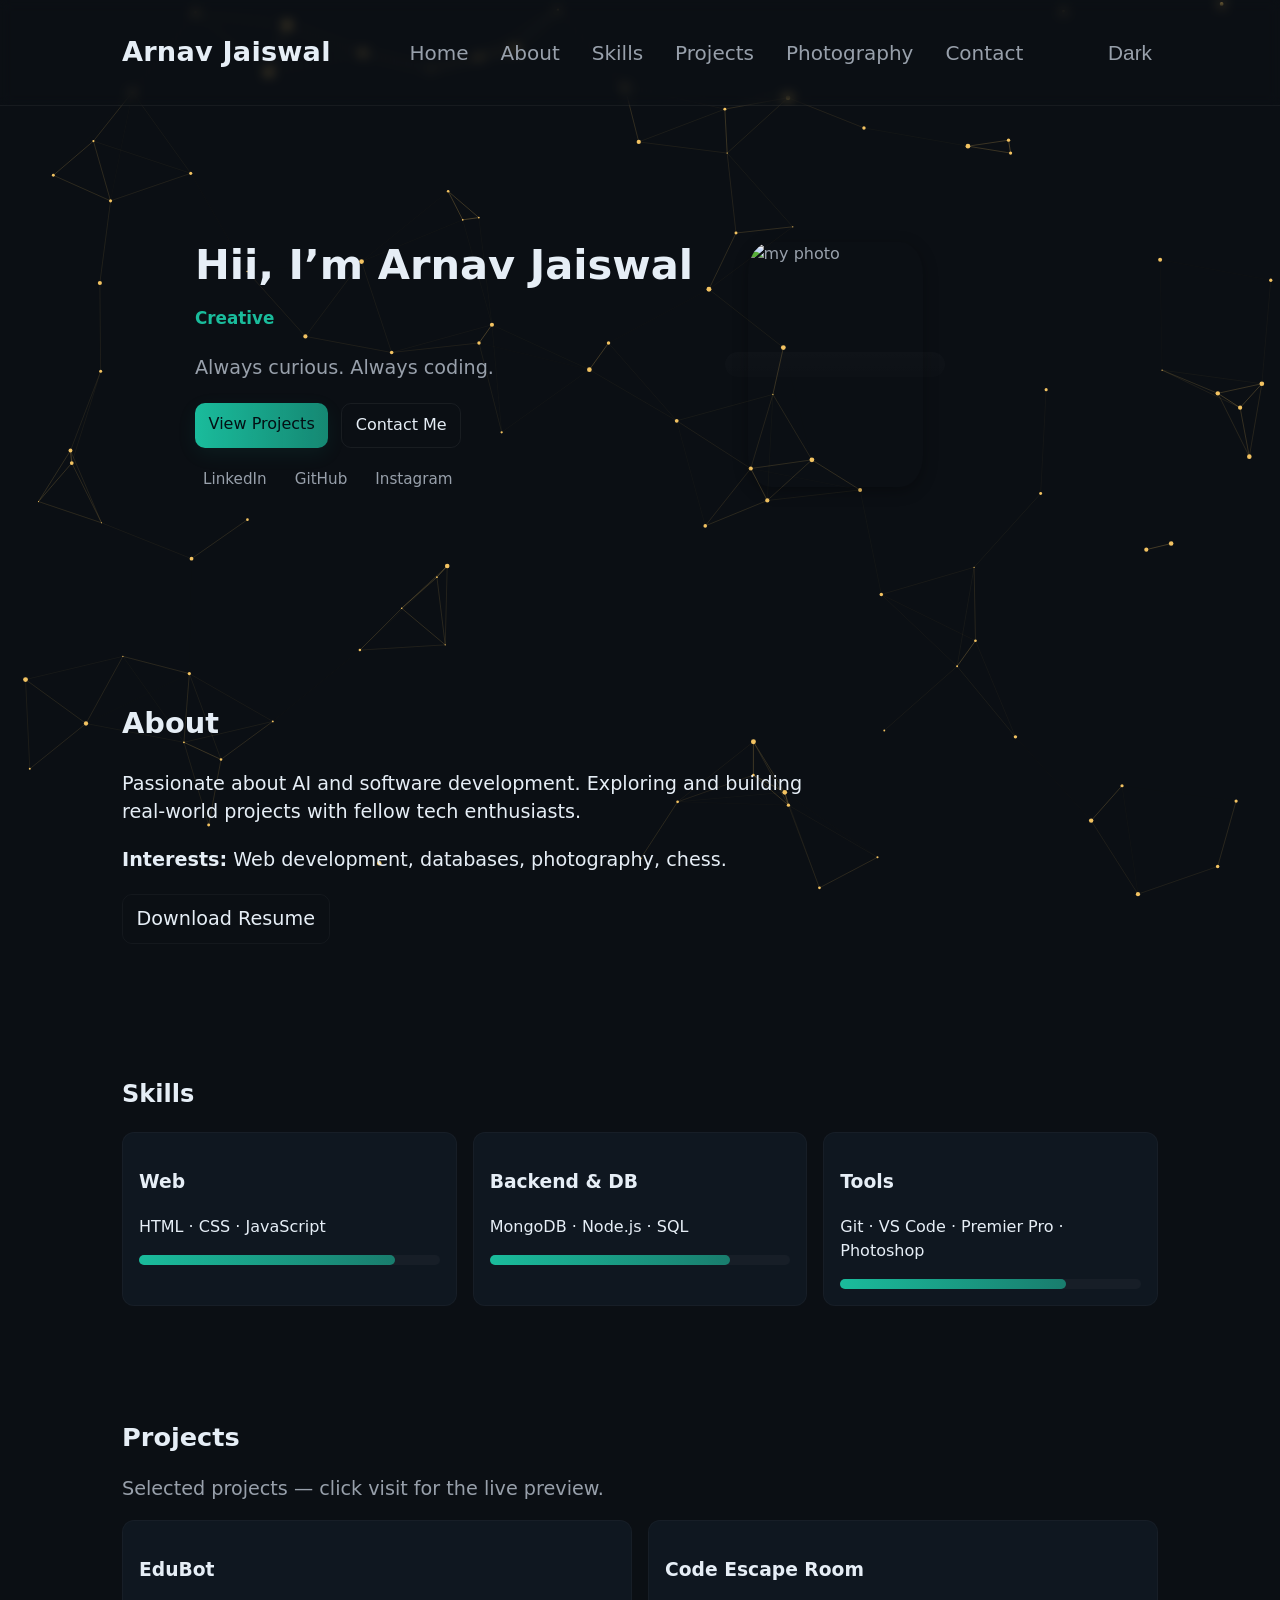
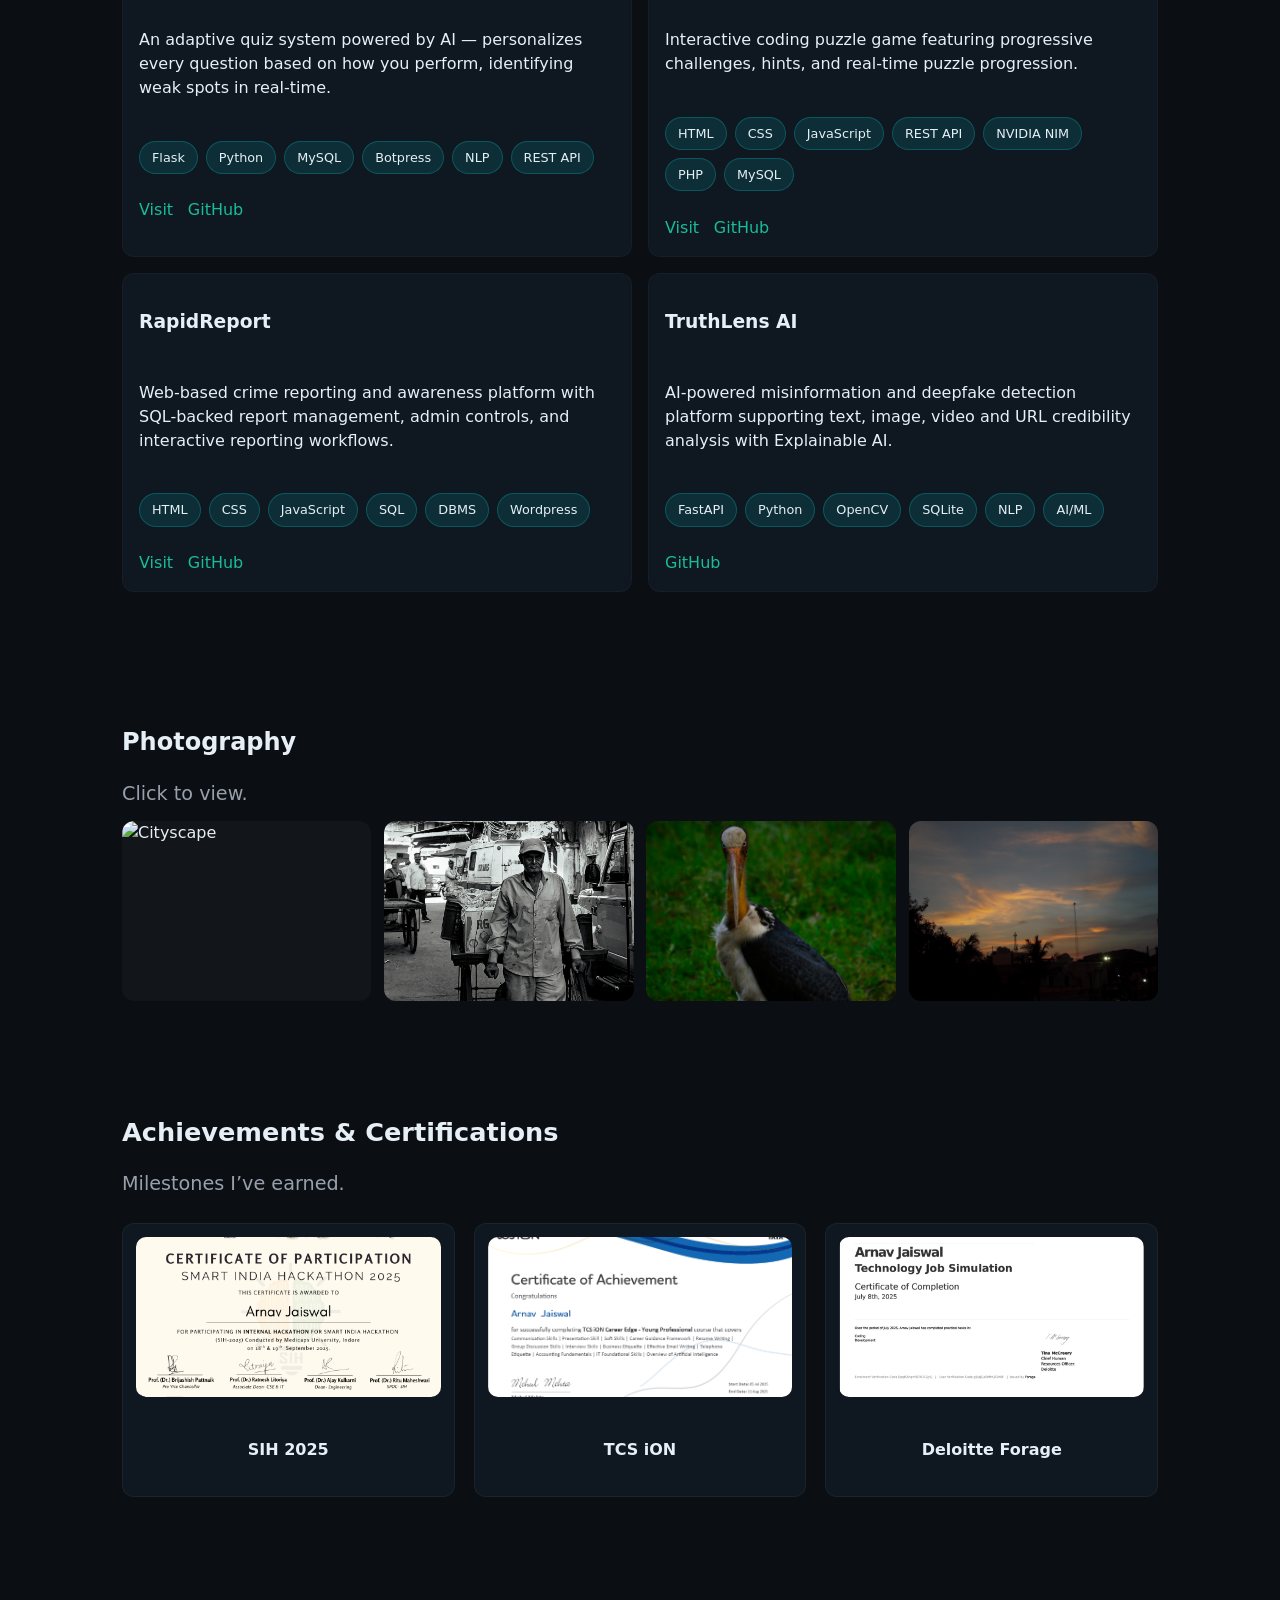
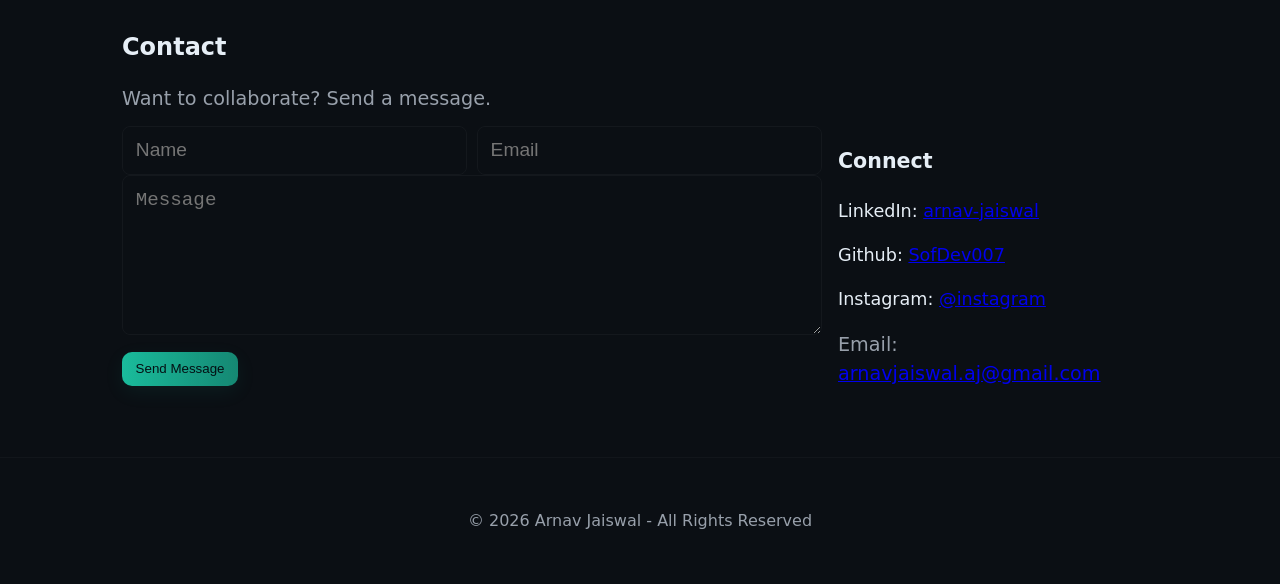
==== commit 78becfb1: "Add Formsubmit feature" ====
--- a/index.html
+++ b/index.html
@@ -120,8 +120,8 @@
       </div>
     </section>
 
-    <!-- Replace your existing Projects section with this -->
-<section id="projects" class="section projects">
+    <!-- PROJECTS -->
+    <section id="projects" class="section projects">
   <div class="container reveal">
     <h2>Projects</h2>
     <p class="muted">Selected projects — click visit for the live preview.</p>
@@ -142,8 +142,6 @@
           </div>
         </div>
       </article>
-    </div>
-  </div>
 
       <!-- Code Escape Room -->
       <article class="project-card featured">
@@ -169,7 +167,7 @@
             <span>HTML</span><span>CSS</span><span>JavaScript</span><span>SQL</span><span>DBMS</span><span>Wordpress</span>
           </div>
           <div class="project-links">
-            <a class="btn-project" href="https://rapidreport-dc5l.onrender.com/ " target="_blank">Visit</a>
+            <a class="btn-project" href="https://rapidreport-dc5l.onrender.com/" target="_blank">Visit</a>
             <a class="btn-project secondary" href="https://github.com/SofDev007/RapidReport" target="_blank">GitHub</a>
           </div>
         </div>
@@ -234,12 +232,18 @@
 
         <div class="contact-grid">
           
-          <!-- FIXED CONTACT FORM (NO CORS) -->
+          <!-- CONTACT FORM → FormSubmit (free email delivery, no backend) -->
           <form id="contactForm"
                 class="contact-form"
                 method="POST"
-                action="https://script.google.com/macros/s/AKfycbwwoTk-aqQd_pucIKlcDN5ijDSN1_g9syhZPBmUMk_klLyD3o0wmgWnXbJsjDDDq2rORg/exec"
-                novalidate>
+                action="https://formsubmit.co/arnavjaiswal.aj@gmail.com">
+
+            <!-- FormSubmit settings -->
+            <input type="hidden" name="_subject" value="New message from your portfolio" />
+            <input type="hidden" name="_template" value="table" />
+            <input type="hidden" name="_captcha" value="false" />
+            <!-- honeypot: hidden from people, catches bots -->
+            <input type="text" name="_honey" style="display:none" tabindex="-1" autocomplete="off" />
 
             <div class="form-row">
               <input type="text" id="name" name="name" placeholder="Name" required />
@@ -275,7 +279,7 @@
 
   <footer class="site-footer">
     <div class="container">
-      <p>© 2025 Arnav Jaiswal - All Rights Reserved</p>
+      <p>© 2026 Arnav Jaiswal - All Rights Reserved</p>
     </div>
   </footer>
 
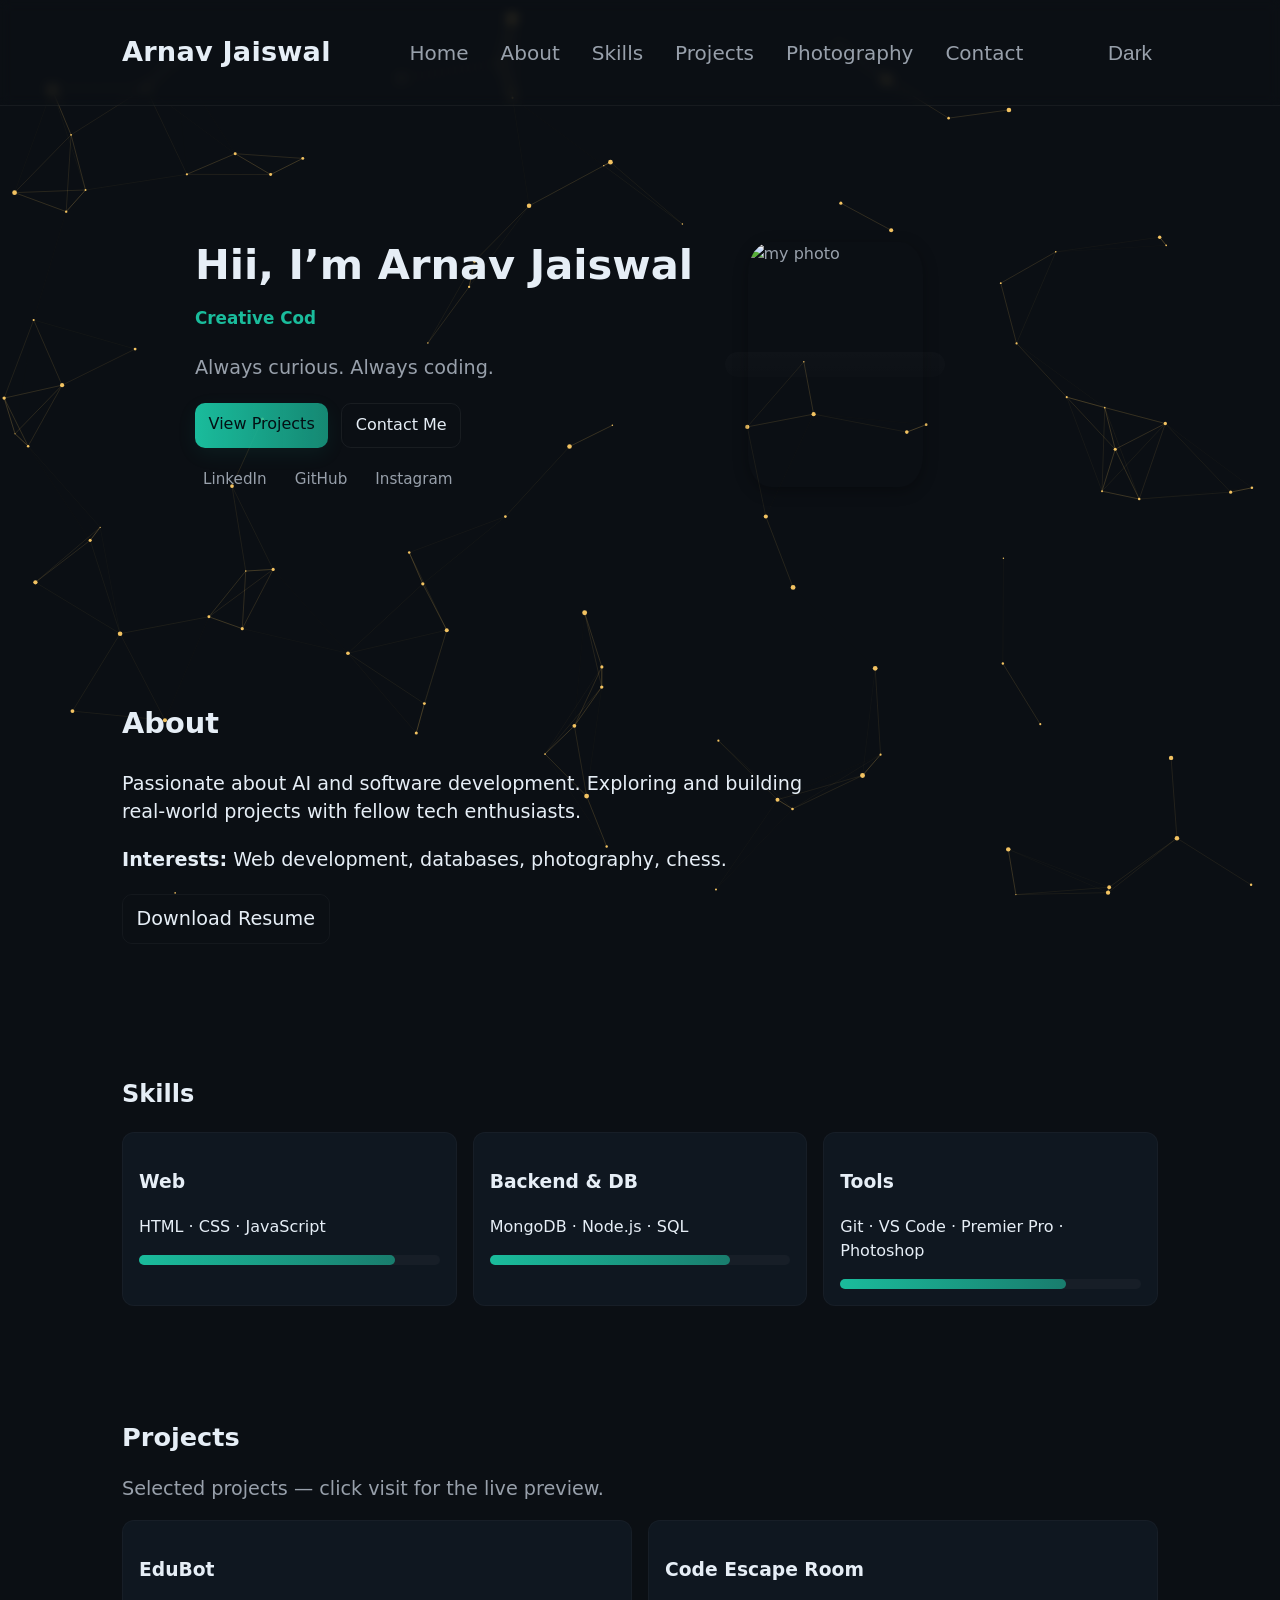
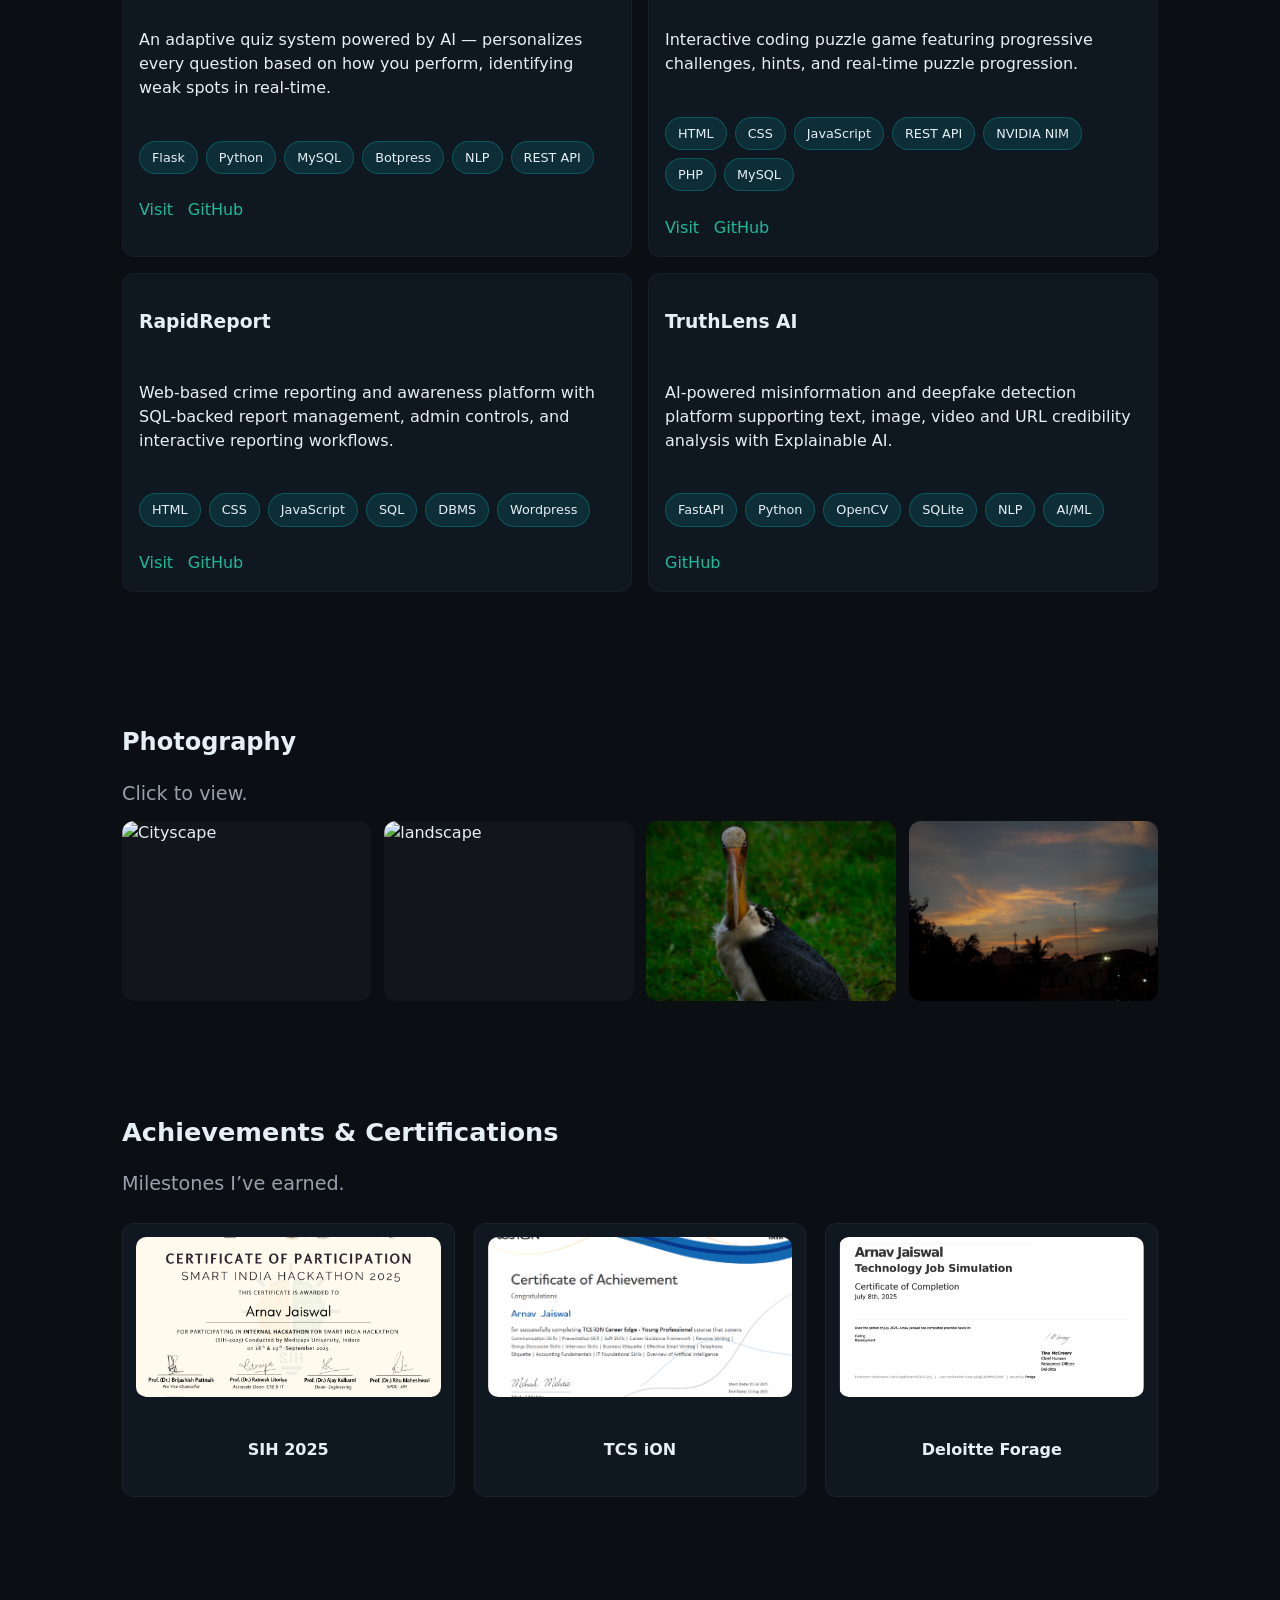
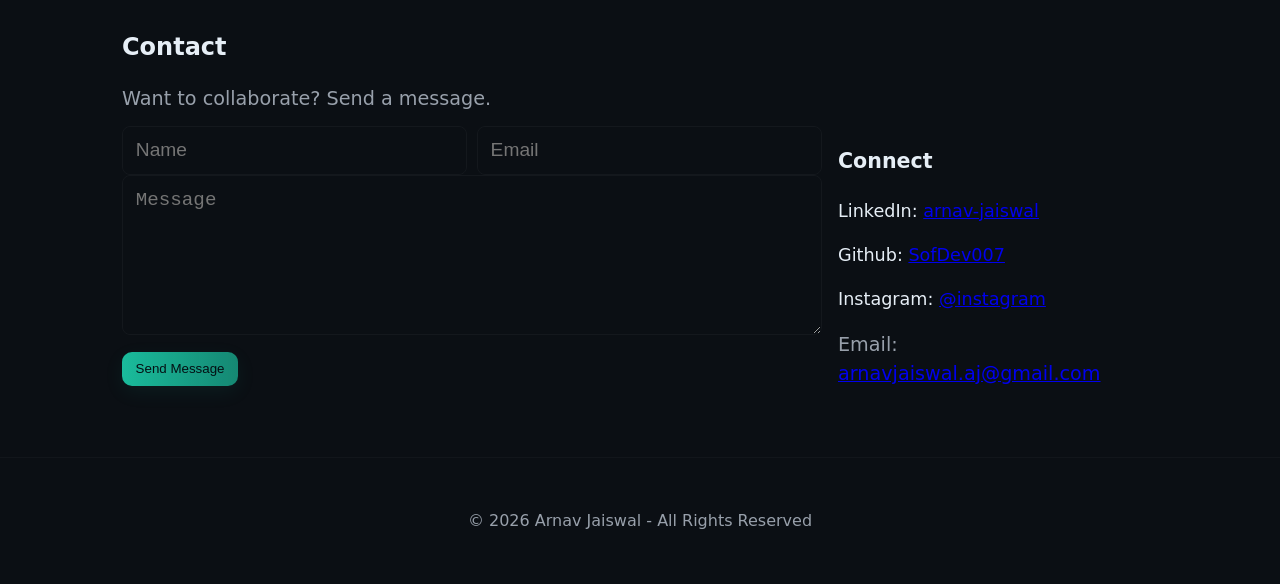
==== commit 223b92ff: "change picture" ====
--- a/index.html
+++ b/index.html
@@ -198,7 +198,7 @@
 
         <div class="photo-grid">
           <div class="photo-item"><img src="assets/PSX_20251028_153600.jpg" alt="Cityscape"></div>
-          <div class="photo-item"><img src="assets/20251012_085610.jpg" alt="Worker"></div>
+          <div class="photo-item"><img src="assets/assets/IMG20250114143247.jpg" alt="landscape"></div>
           <div class="photo-item"><img src="assets/_DSC0031_251016_204016.jpg" alt="Bird"></div>
           <div class="photo-item"><img src="assets/DSCN1354.JPG" alt="landscape"></div>
 
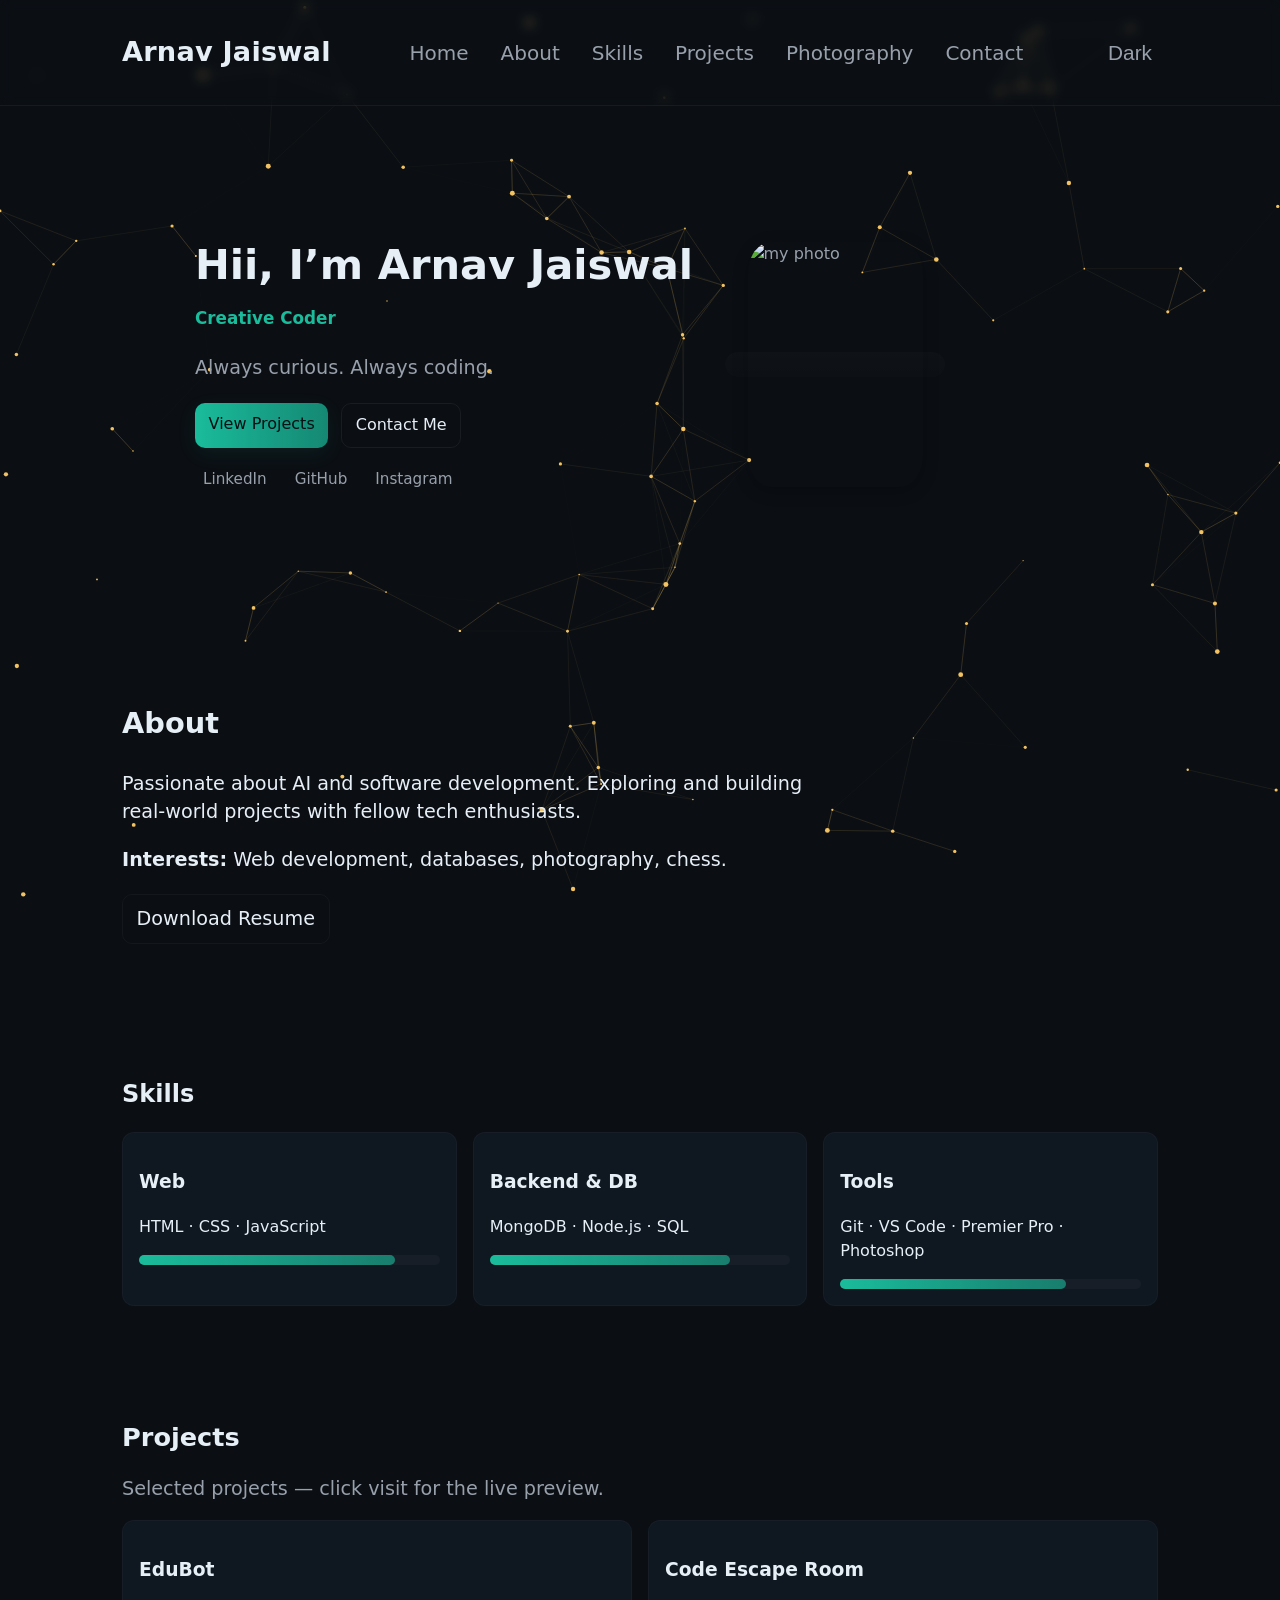
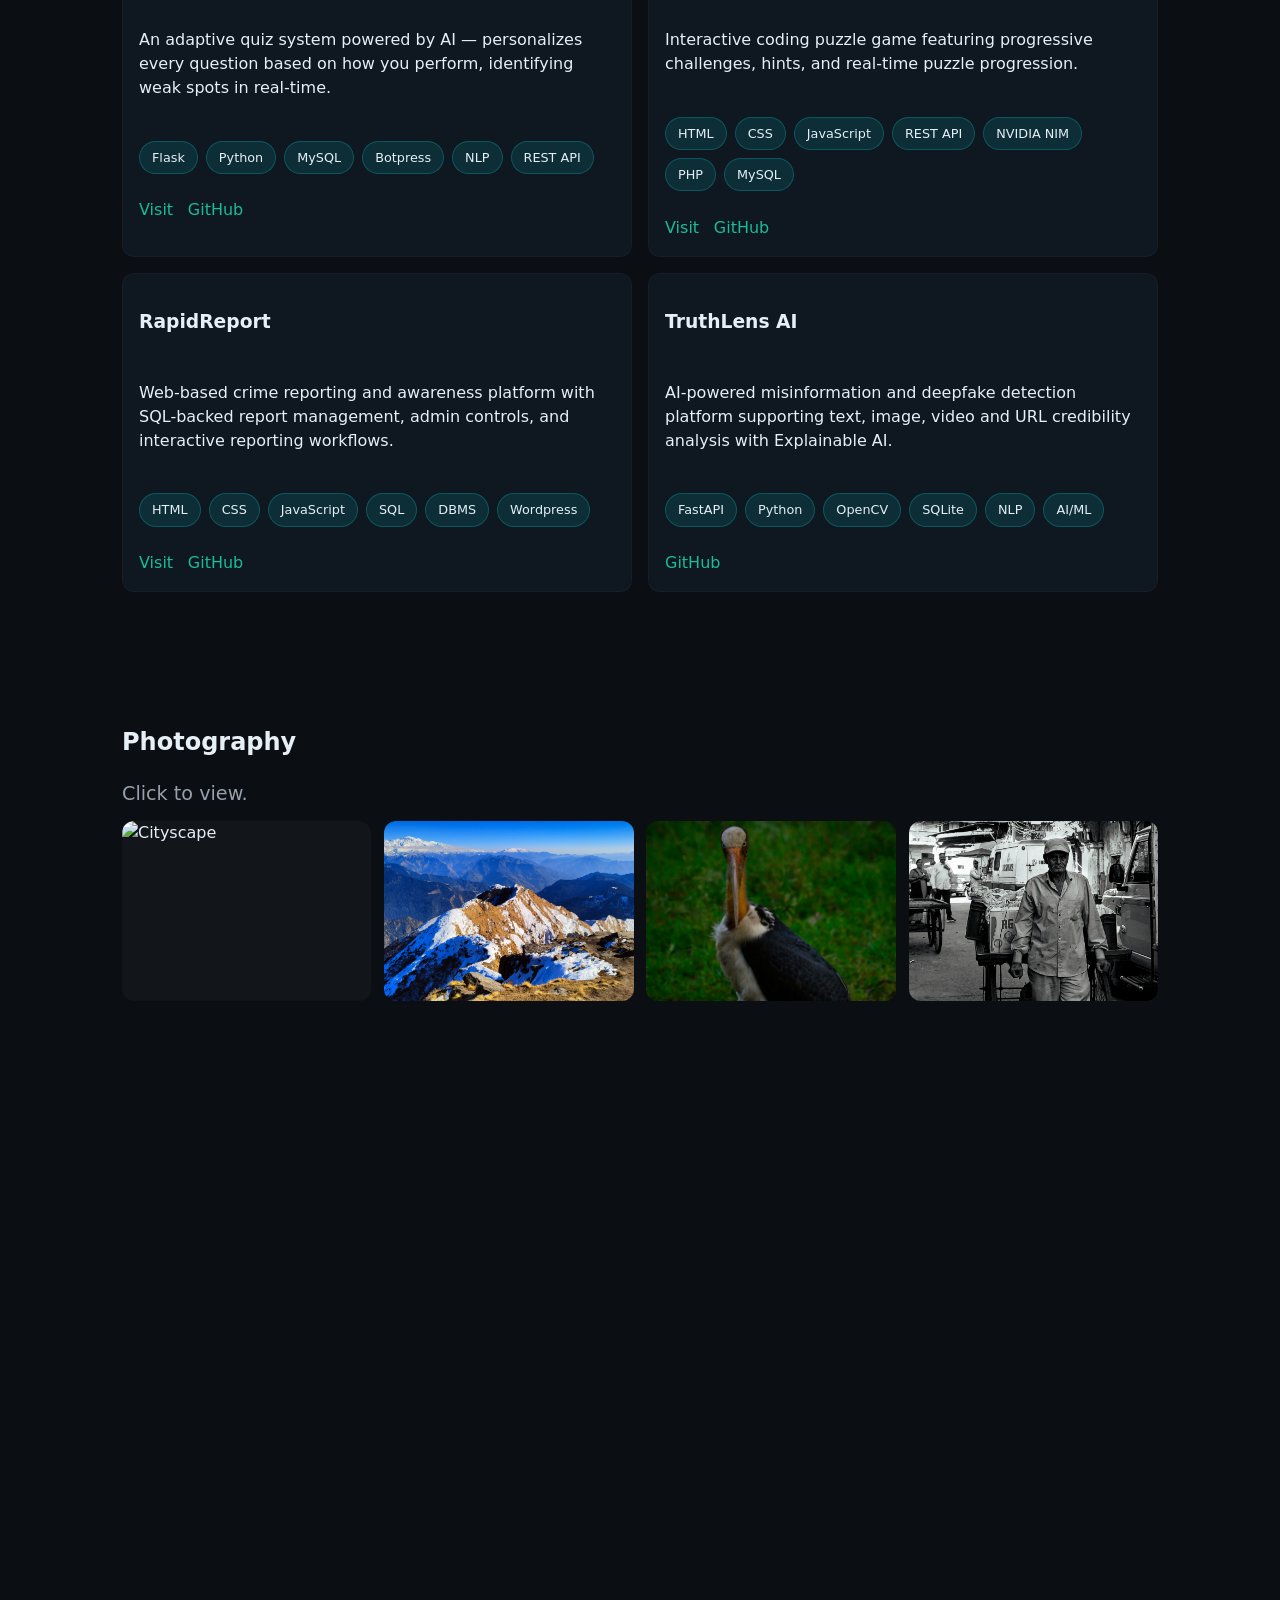
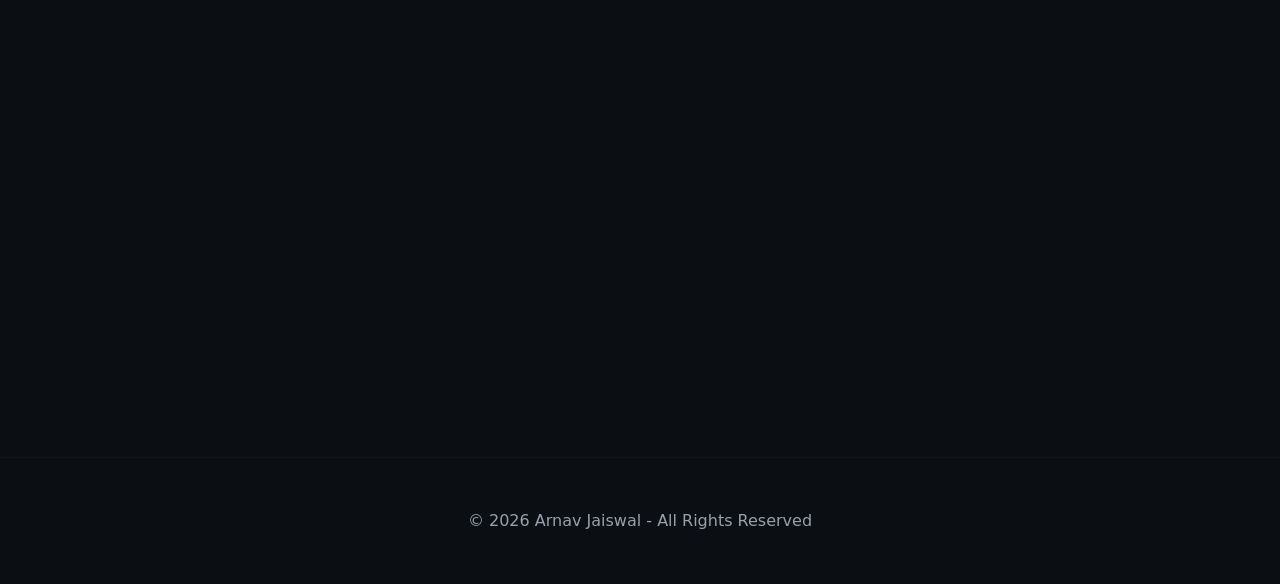
==== commit 98e0aa25: "Picture change" ====
--- a/index.html
+++ b/index.html
@@ -198,9 +198,9 @@
 
         <div class="photo-grid">
           <div class="photo-item"><img src="assets/PSX_20251028_153600.jpg" alt="Cityscape"></div>
-          <div class="photo-item"><img src="assets/assets/IMG20250114143247.jpg" alt="landscape"></div>
+          <div class="photo-item"><img src="assets/IMG20250114143247.jpg" alt="landscape"></div>
           <div class="photo-item"><img src="assets/_DSC0031_251016_204016.jpg" alt="Bird"></div>
-          <div class="photo-item"><img src="assets/DSCN1354.JPG" alt="landscape"></div>
+          <div class="photo-item"><img src="assets/20251012_085610.jpg" alt="landscape"></div>
 
           <div id="lightbox" class="lightbox">
             <span class="lightbox-close">&times;</span>
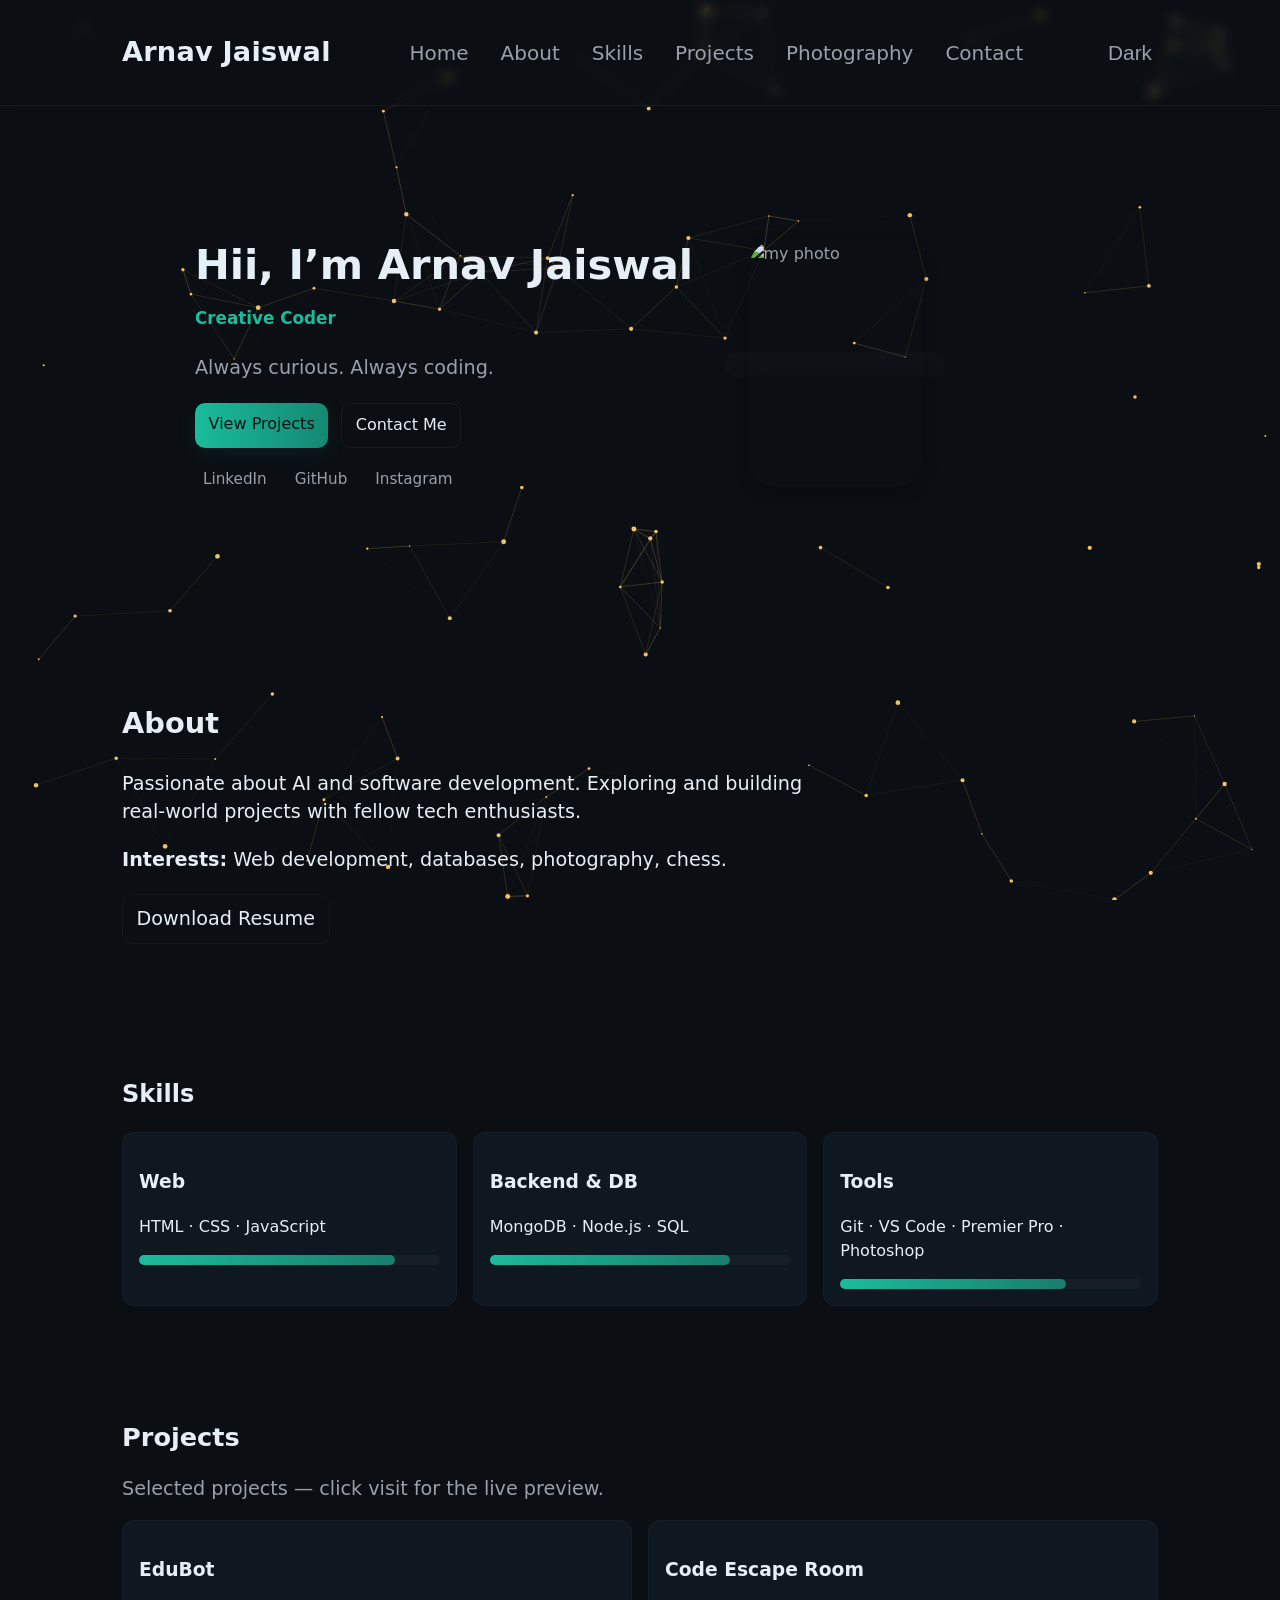
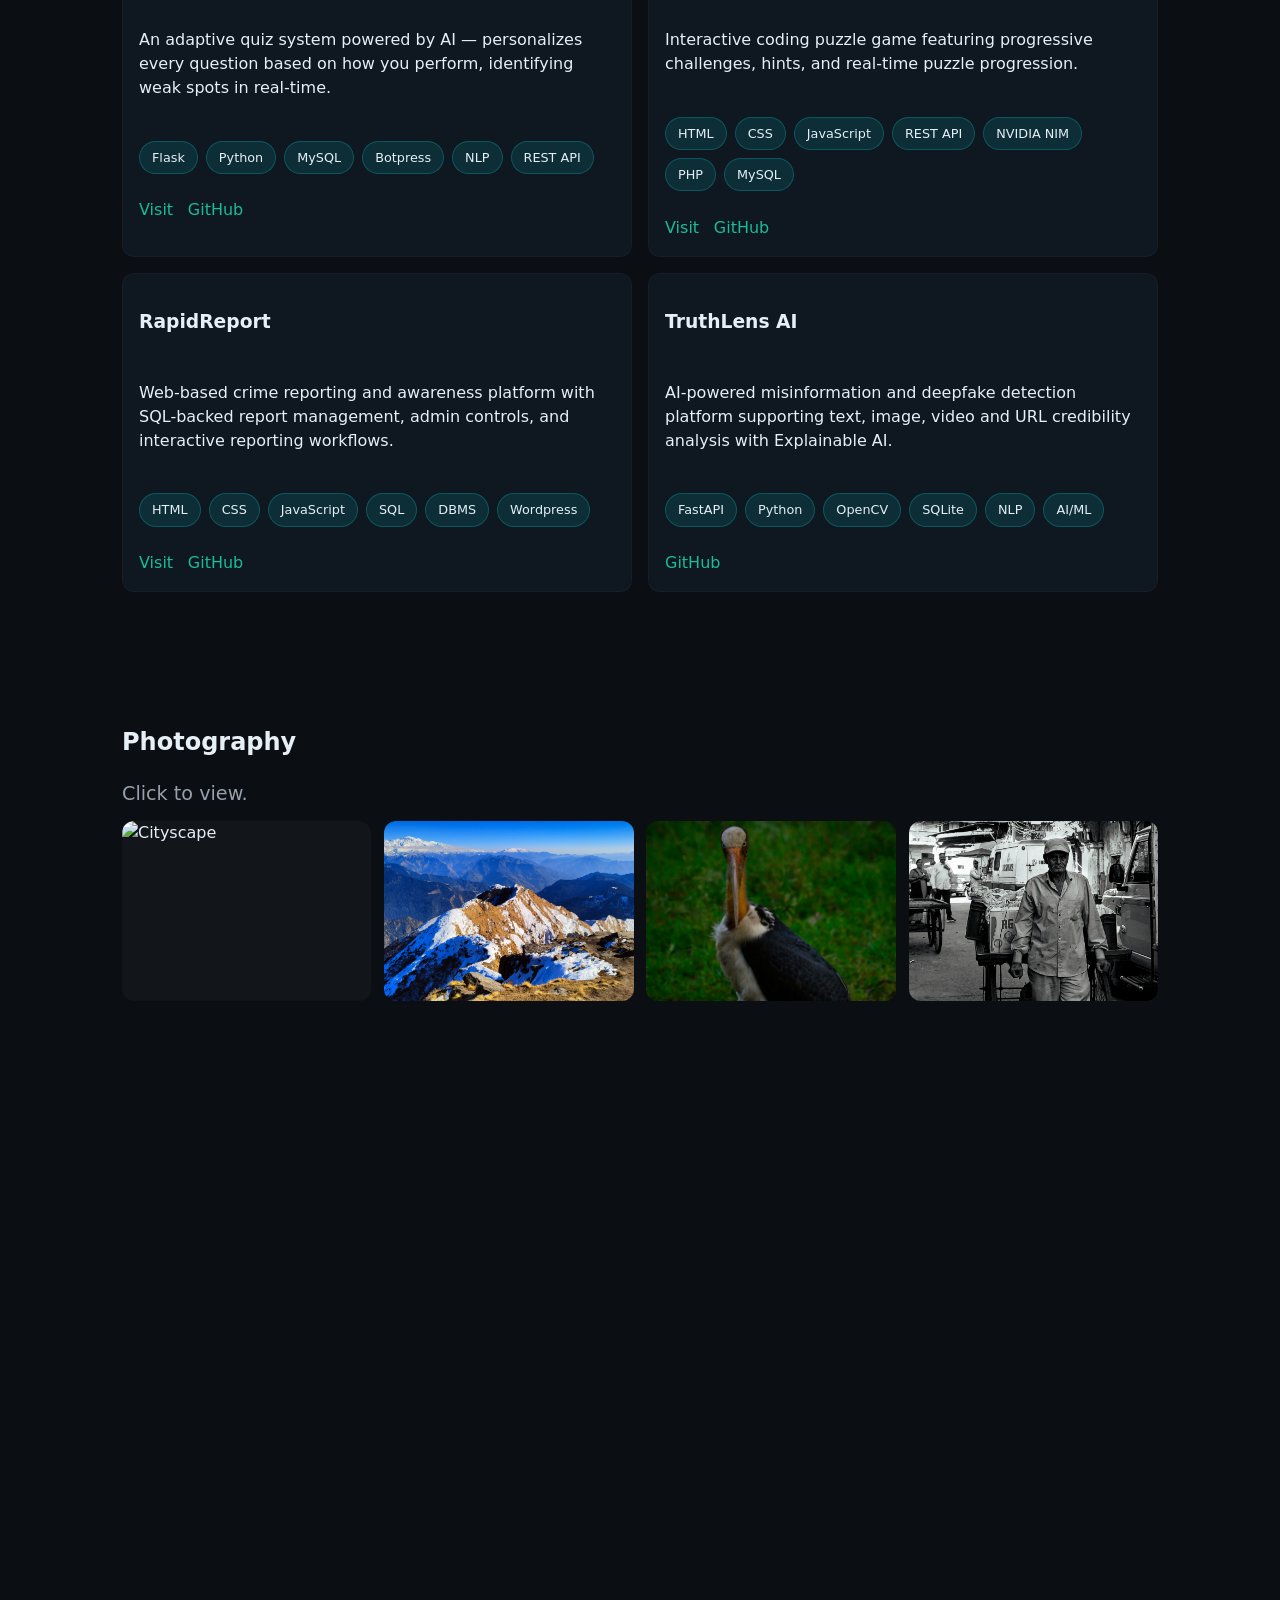
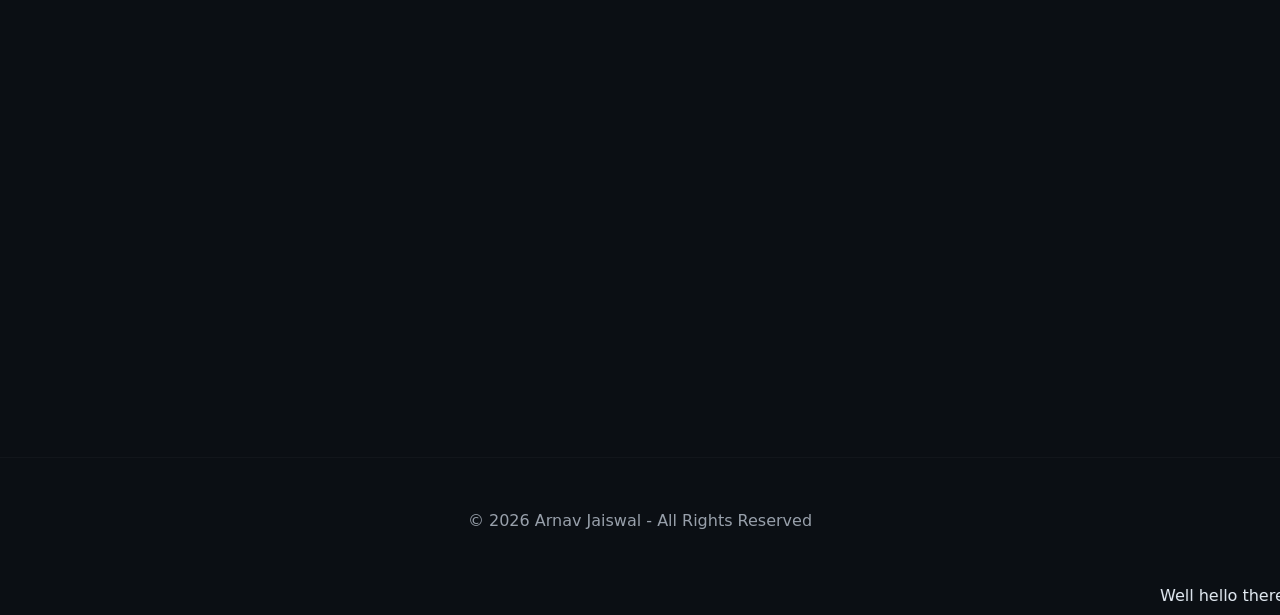
==== commit e5d476e1: "Changes" ====
--- a/index.html
+++ b/index.html
@@ -286,3 +286,4 @@
   <script src="js/script.js"></script>
 </body>
 </html>
+<marquee>Well hello there</marquee>
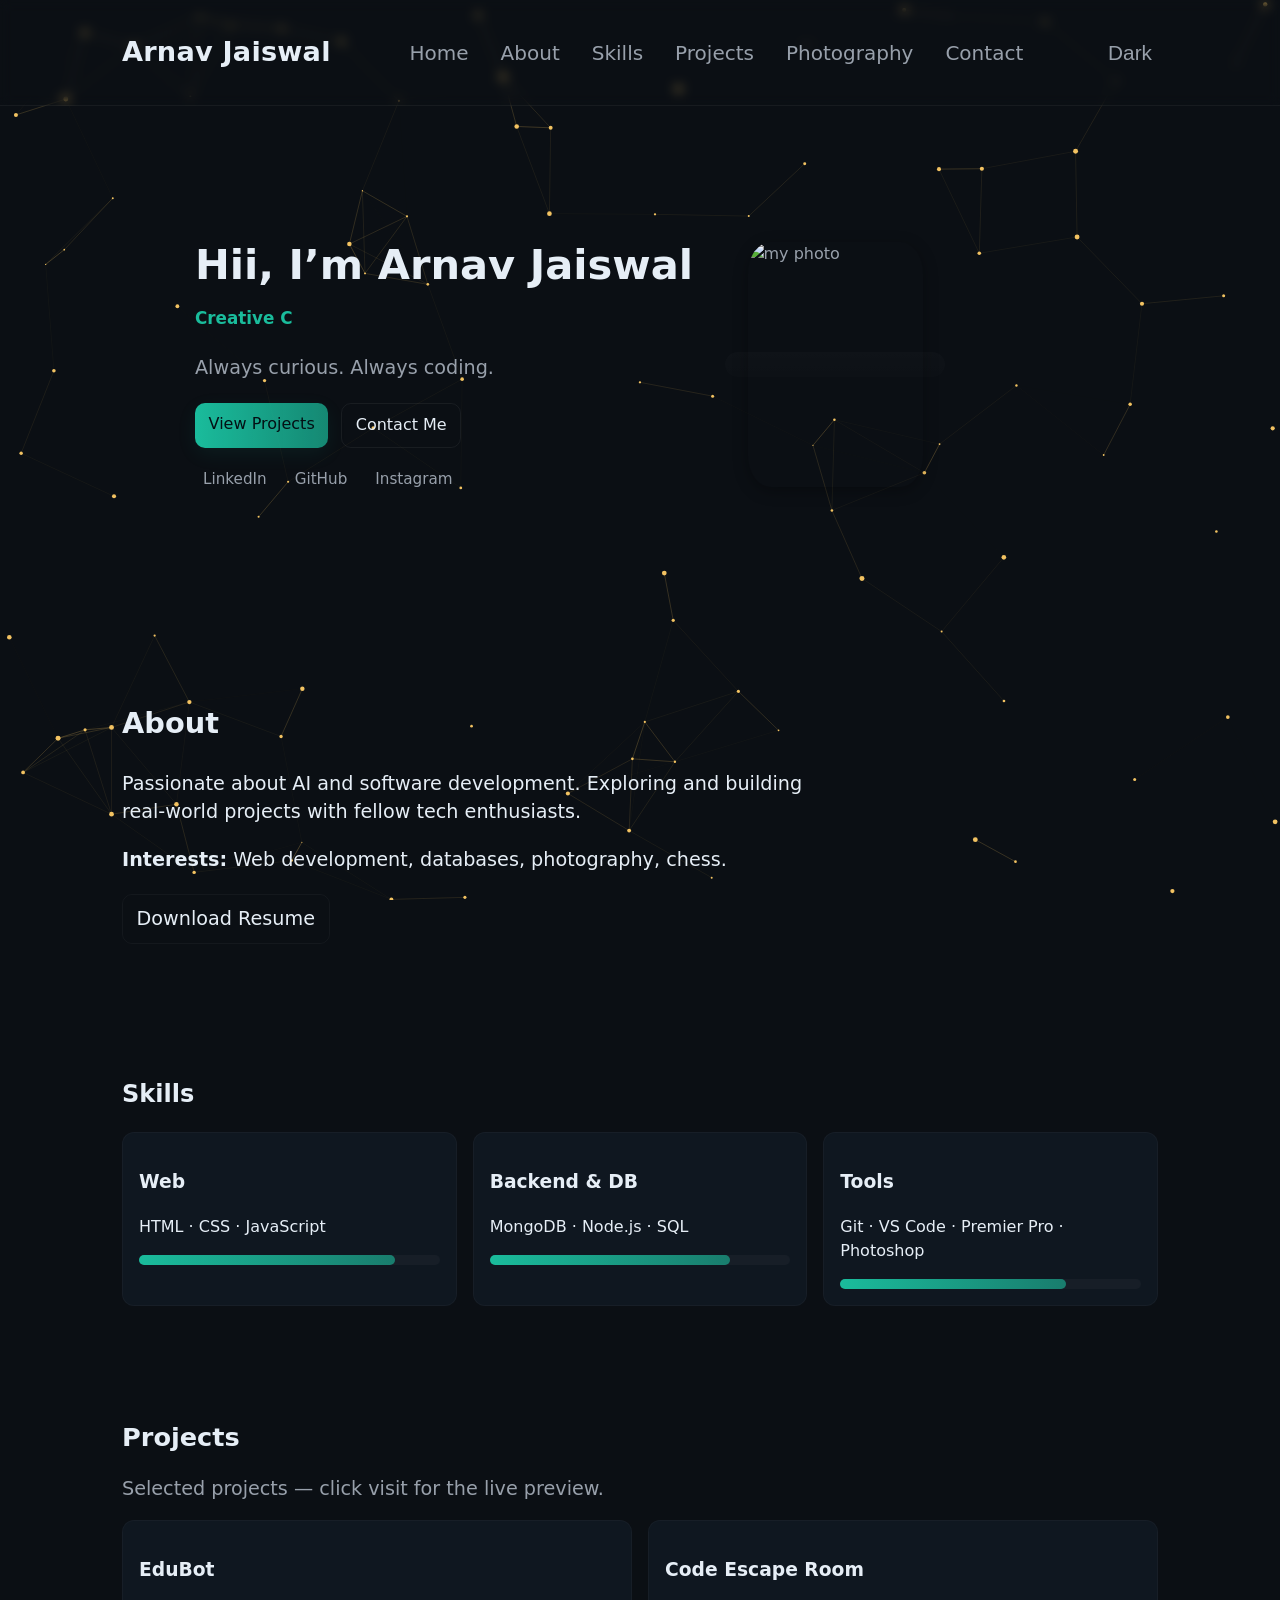
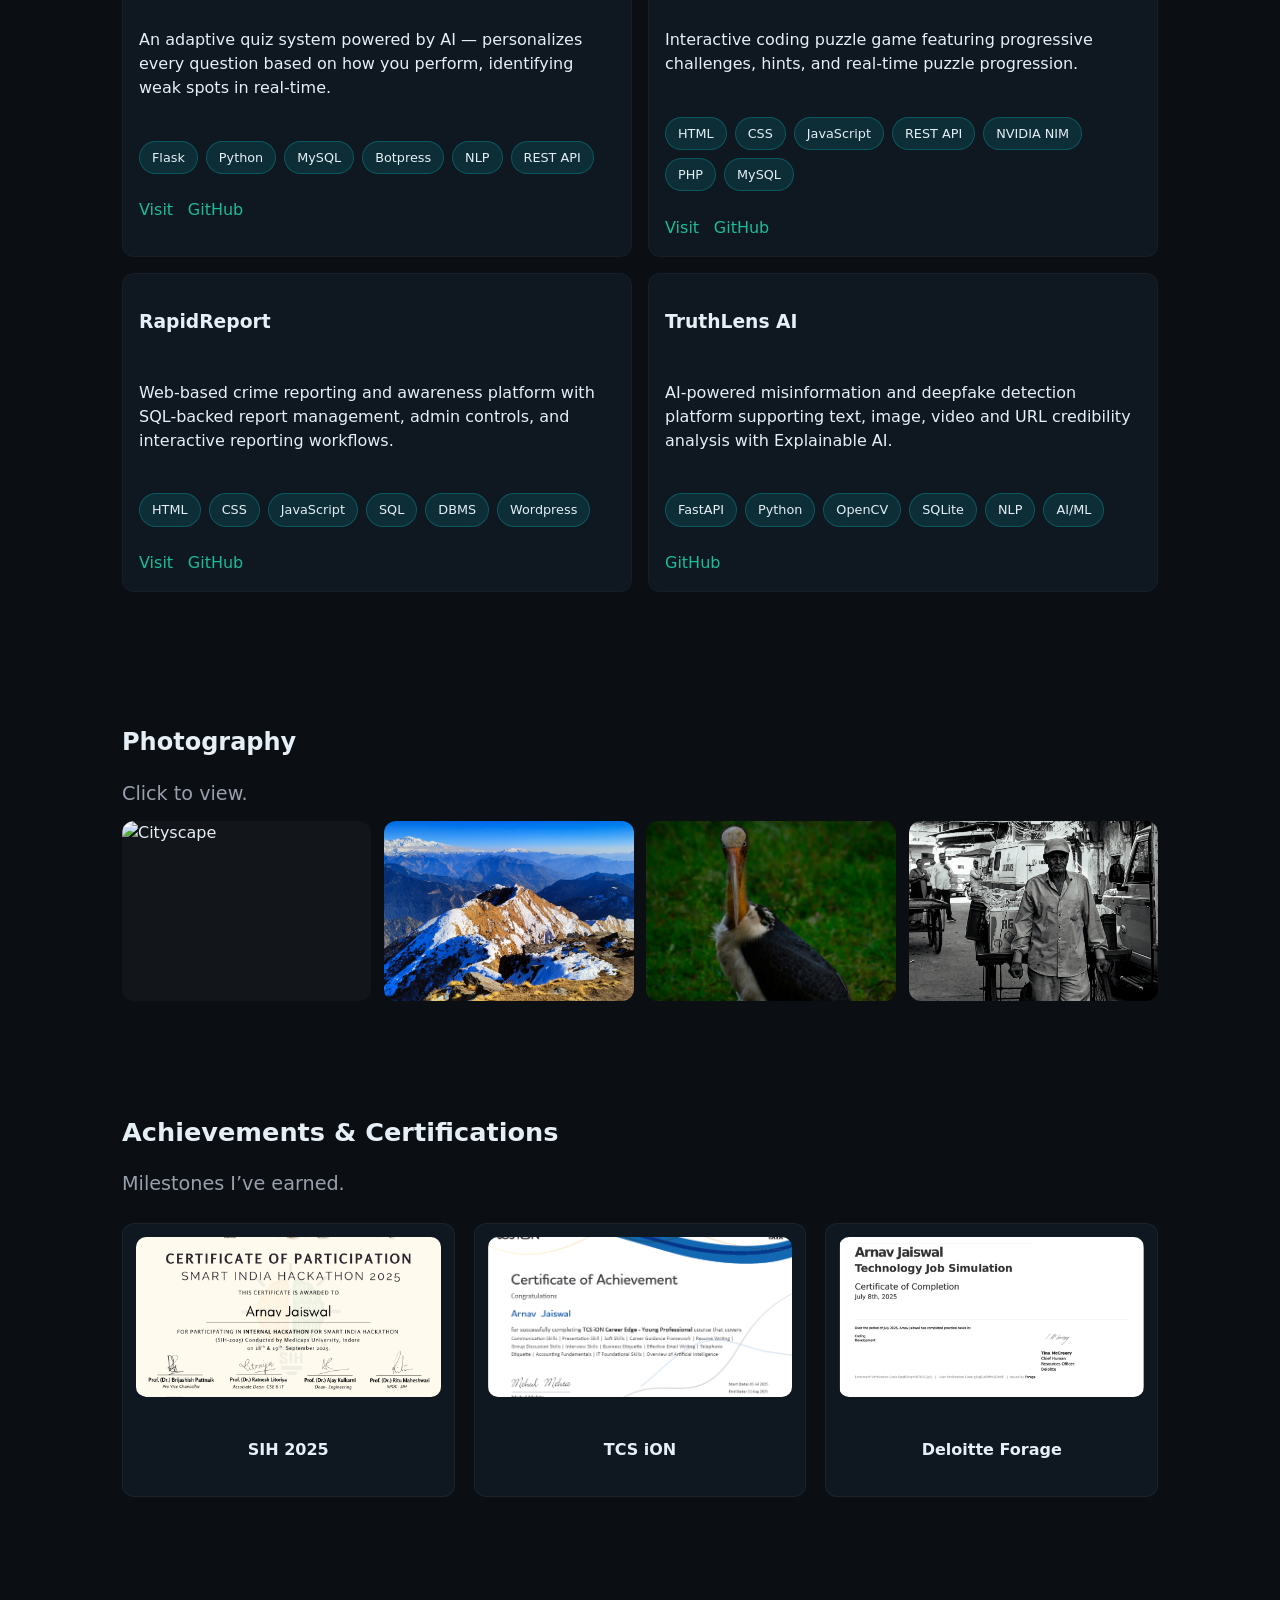
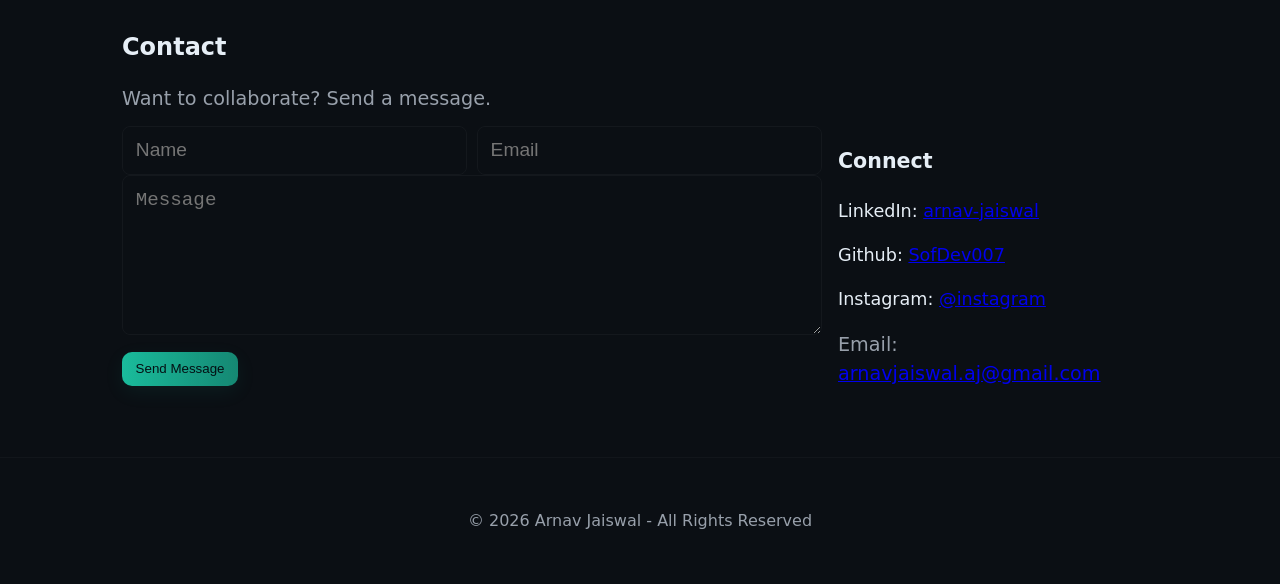
==== commit 12a6f3c0: "revert" ====
--- a/index.html
+++ b/index.html
@@ -286,4 +286,3 @@
   <script src="js/script.js"></script>
 </body>
 </html>
-<marquee>Well hello there</marquee>
